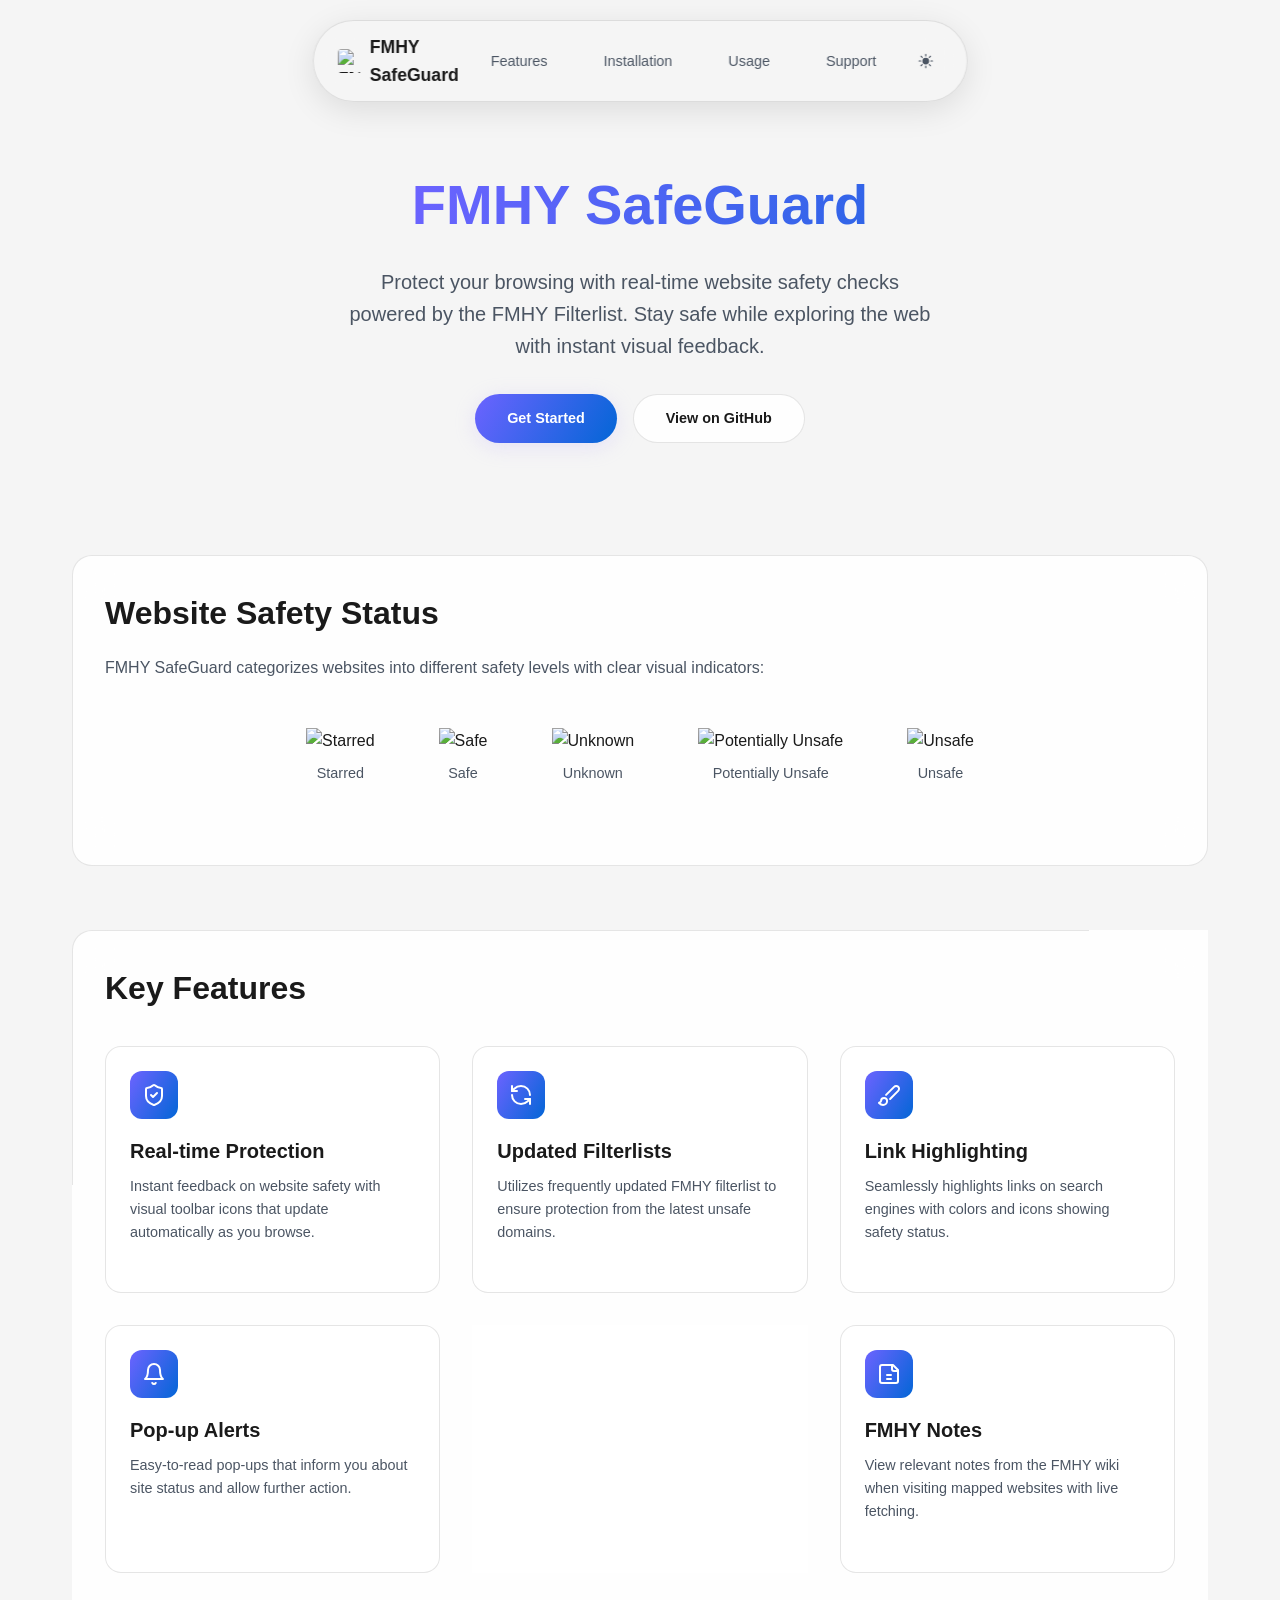
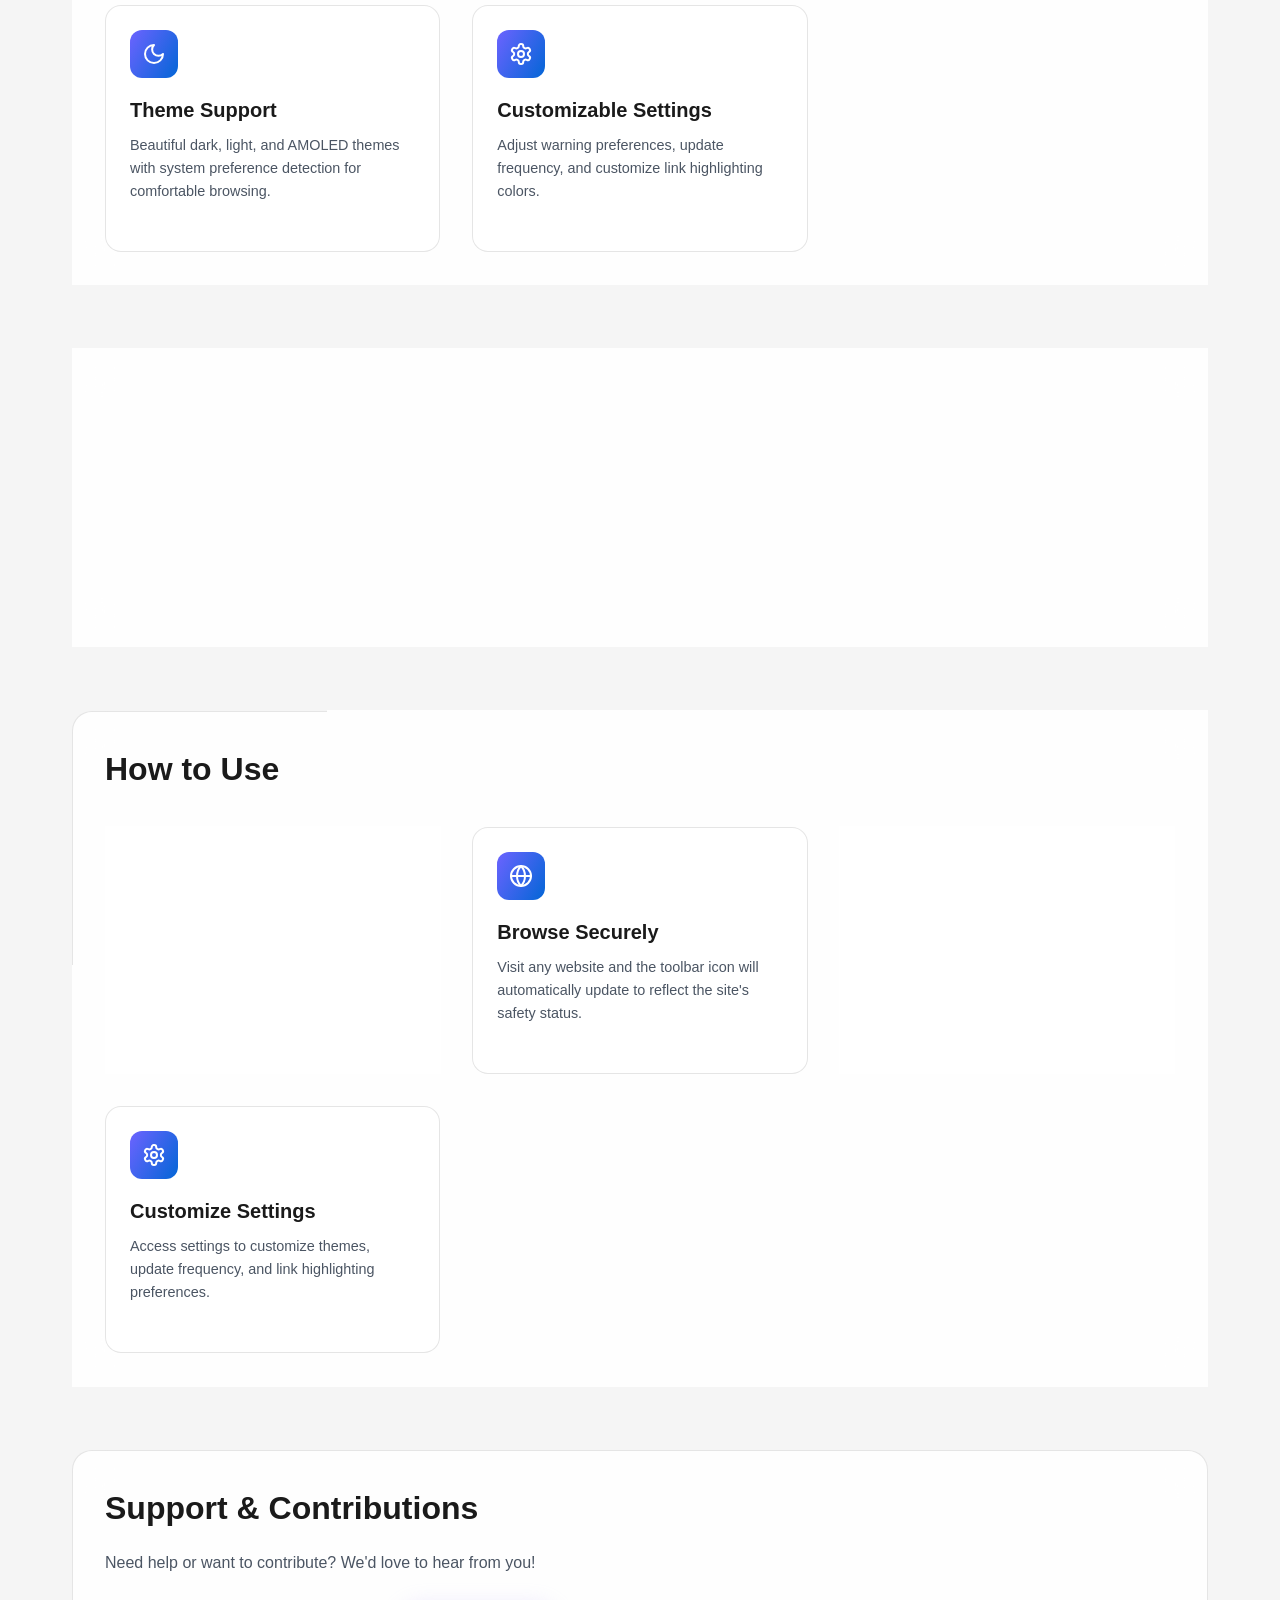
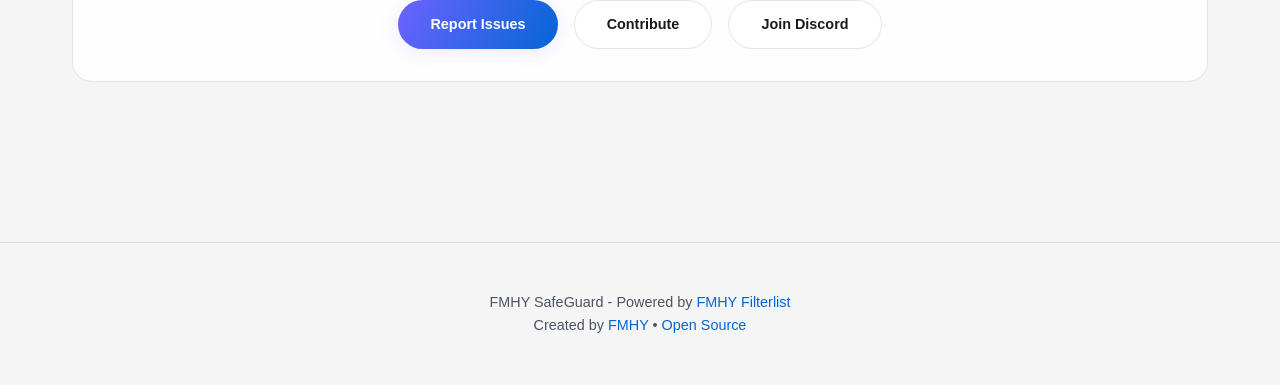
==== docs/index.html @ f449a0f6 "Add files via upload" ====
<!DOCTYPE html>
<html lang="en">
  <head>
    <meta charset="UTF-8" />
    <meta name="viewport" content="width=device-width, initial-scale=1.0" />
    <meta name="darkreader-lock" />
    <title>FMHY SafeGuard</title>
    <link rel="icon" type="image/x-icon" href="https://raw.githubusercontent.com/fmhy/FMHY-SafeGuard/refs/heads/main/assets/logo.png" />
    <link rel="stylesheet" href="styles.css" />
  </head>
  <body>
    <!-- Floating Navigation -->
    <nav class="navbar">
      <div class="nav-content">
        <a href="#" class="nav-logo">
          <img src="https://raw.githubusercontent.com/fmhy/FMHY-SafeGuard/refs/heads/main/assets/logo.png" alt="FMHY SafeGuard" />
          <span>FMHY SafeGuard</span>
        </a>
        <div class="nav-center">
          <ul class="nav-links">
            <li><a href="#features" class="active">Features</a></li>
            <li><a href="#installation">Installation</a></li>
            <li><a href="#usage">Usage</a></li>
            <li><a href="#support">Support</a></li>
          </ul>
        </div>
        <div class="nav-right">
          <button class="theme-toggle" id="themeToggle" title="Toggle Theme">
            <svg xmlns="http://www.w3.org/2000/svg" viewBox="0 0 24 24" fill="currentColor">
              <path d="M12 2.25a.75.75 0 01.75.75v2.25a.75.75 0 01-1.5 0V3a.75.75 0 01.75-.75zM7.5 12a4.5 4.5 0 119 0 4.5 4.5 0 01-9 0zM18.894 6.166a.75.75 0 00-1.06-1.06l-1.591 1.59a.75.75 0 101.06 1.061l1.591-1.59zM21.75 12a.75.75 0 01-.75.75h-2.25a.75.75 0 010-1.5H21a.75.75 0 01.75.75zM17.834 18.894a.75.75 0 001.06-1.06l-1.59-1.591a.75.75 0 10-1.061 1.06l1.59 1.591zM12 18a.75.75 0 01.75.75V21a.75.75 0 01-1.5 0v-2.25A.75.75 0 0112 18zM7.758 17.303a.75.75 0 00-1.061-1.06l-1.591 1.59a.75.75 0 001.06 1.061l1.591-1.59zM6 12a.75.75 0 01-.75.75H3a.75.75 0 010-1.5h2.25A.75.75 0 016 12zM6.697 7.757a.75.75 0 001.06-1.06l-1.59-1.591a.75.75 0 00-1.061 1.06l1.59 1.591z" />
            </svg>
          </button>
          <button class="menu-toggle" id="menuToggle" title="Menu">
            <svg xmlns="http://www.w3.org/2000/svg" width="20" height="20" viewBox="0 0 24 24" fill="none" stroke="currentColor" stroke-width="2" stroke-linecap="round" stroke-linejoin="round"><line x1="4" x2="20" y1="12" y2="12"/><line x1="4" x2="20" y1="6" y2="6"/><line x1="4" x2="20" y1="18" y2="18"/></svg>
          </button>
        </div>
      </div>
    </nav>

    <div class="mobile-menu" id="mobileMenu">
      <a href="#features">Features</a>
      <a href="#installation">Installation</a>
      <a href="#usage">Usage</a>
      <a href="#support">Support</a>
    </div>

    <div class="container">
      <!-- Hero Section -->
      <section class="hero">
        <h1>FMHY SafeGuard</h1>
        <p>Protect your browsing with real-time website safety checks powered by the FMHY Filterlist. Stay safe while exploring the web with instant visual feedback.</p>
        <div class="hero-buttons">
          <a href="#installation" class="btn btn-primary">Get Started</a>
          <a href="https://github.com/fmhy/FMHY-SafeGuard" class="btn btn-secondary" target="_blank">View on GitHub</a>
        </div>
      </section>

      <!-- Status Icons Section -->
      <section class="section">
        <div class="section-card">
          <h2>Website Safety Status</h2>
          <p>FMHY SafeGuard categorizes websites into different safety levels with clear visual indicators:</p>
          <div class="status-icons">
            <div class="status-icon">
              <img src="https://raw.githubusercontent.com/fmhy/FMHY-SafeGuard/refs/heads/main/assets/icons/starred.png" alt="Starred" />
              <span>Starred</span>
            </div>
            <div class="status-icon">
              <img src="https://raw.githubusercontent.com/fmhy/FMHY-SafeGuard/refs/heads/main/assets/icons/safe.png" alt="Safe" />
              <span>Safe</span>
            </div>
            <div class="status-icon">
              <img src="https://raw.githubusercontent.com/fmhy/FMHY-SafeGuard/refs/heads/main/assets/icons/default.png" alt="Unknown" />
              <span>Unknown</span>
            </div>
            <div class="status-icon">
              <img src="https://raw.githubusercontent.com/fmhy/FMHY-SafeGuard/refs/heads/main/assets/icons/potentially_unsafe.png" alt="Potentially Unsafe" />
              <span>Potentially Unsafe</span>
            </div>
            <div class="status-icon">
              <img src="https://raw.githubusercontent.com/fmhy/FMHY-SafeGuard/refs/heads/main/assets/icons/unsafe.png" alt="Unsafe" />
              <span>Unsafe</span>
            </div>
          </div>
        </div>
      </section>

      <!-- Features Section -->
      <section id="features" class="section">
        <div class="section-card">
          <h2>Key Features</h2>
          <div class="features-grid">
            <div class="feature-card">
              <div class="feature-icon">
                <svg xmlns="http://www.w3.org/2000/svg" width="24" height="24" viewBox="0 0 24 24" fill="none" stroke="currentColor" stroke-width="2" stroke-linecap="round" stroke-linejoin="round"><path d="M20 13c0 5-3.5 7.5-7.66 8.95a1 1 0 0 1-.67-.01C7.5 20.5 4 18 4 13V6a1 1 0 0 1 1-1c2 0 4.5-1.2 6.24-2.72a1.17 1.17 0 0 1 1.52 0C14.51 3.81 17 5 19 5a1 1 0 0 1 1 1z"/><path d="m9 12 2 2 4-4"/></svg>
              </div>
              <h3>Real-time Protection</h3>
              <p>Instant feedback on website safety with visual toolbar icons that update automatically as you browse.</p>
            </div>
            <div class="feature-card">
              <div class="feature-icon">
                <svg xmlns="http://www.w3.org/2000/svg" width="24" height="24" viewBox="0 0 24 24" fill="none" stroke="currentColor" stroke-width="2" stroke-linecap="round" stroke-linejoin="round"><path d="M21 12a9 9 0 0 0-9-9 9.75 9.75 0 0 0-6.74 2.74L3 8"/><path d="M3 3v5h5"/><path d="M3 12a9 9 0 0 0 9 9 9.75 9.75 0 0 0 6.74-2.74L21 16"/><path d="M16 16h5v5"/></svg>
              </div>
              <h3>Updated Filterlists</h3>
              <p>Utilizes frequently updated FMHY filterlist to ensure protection from the latest unsafe domains.</p>
            </div>
            <div class="feature-card">
              <div class="feature-icon">
                <svg xmlns="http://www.w3.org/2000/svg" width="24" height="24" viewBox="0 0 24 24" fill="none" stroke="currentColor" stroke-width="2" stroke-linecap="round" stroke-linejoin="round"><path d="m9.06 11.9 8.07-8.06a2.85 2.85 0 1 1 4.03 4.03l-8.06 8.08"/><path d="M7.07 14.94c-1.66 0-3 1.35-3 3.02 0 1.33-2.5 1.52-2 2.02 1.08 1.1 2.49 2.02 4 2.02 2.2 0 4-1.8 4-4.04a3.01 3.01 0 0 0-3-3.02z"/></svg>
              </div>
              <h3>Link Highlighting</h3>
              <p>Seamlessly highlights links on search engines with colors and icons showing safety status.</p>
            </div>
            <div class="feature-card">
              <div class="feature-icon">
                <svg xmlns="http://www.w3.org/2000/svg" width="24" height="24" viewBox="0 0 24 24" fill="none" stroke="currentColor" stroke-width="2" stroke-linecap="round" stroke-linejoin="round"><path d="M6 8a6 6 0 0 1 12 0c0 7 3 9 3 9H3s3-2 3-9"/><path d="M10.3 21a1.94 1.94 0 0 0 3.4 0"/></svg>
              </div>
              <h3>Pop-up Alerts</h3>
              <p>Easy-to-read pop-ups that inform you about site status and allow further action.</p>
            </div>
            <div class="feature-card">
              <div class="feature-icon">
                <svg xmlns="http://www.w3.org/2000/svg" width="24" height="24" viewBox="0 0 24 24" fill="none" stroke="currentColor" stroke-width="2" stroke-linecap="round" stroke-linejoin="round"><path d="m21.73 18-8-14a2 2 0 0 0-3.48 0l-8 14A2 2 0 0 0 4 21h16a2 2 0 0 0 1.73-3"/><path d="M12 9v4"/><path d="M12 17h.01"/></svg>
              </div>
              <h3>Unsafe Site Reasons</h3>
              <p>See exactly why a site is flagged as unsafe with detailed reasons and clickable evidence links.</p>
            </div>
            <div class="feature-card">
              <div class="feature-icon">
                <svg xmlns="http://www.w3.org/2000/svg" width="24" height="24" viewBox="0 0 24 24" fill="none" stroke="currentColor" stroke-width="2" stroke-linecap="round" stroke-linejoin="round"><path d="M16 3H5a2 2 0 0 0-2 2v14a2 2 0 0 0 2 2h14a2 2 0 0 0 2-2V8Z"/><path d="M15 3v4a2 2 0 0 0 2 2h4"/><path d="M10 13h4"/><path d="M10 17h4"/></svg>
              </div>
              <h3>FMHY Notes</h3>
              <p>View relevant notes from the FMHY wiki when visiting mapped websites with live fetching.</p>
            </div>
            <div class="feature-card">
              <div class="feature-icon">
                <svg xmlns="http://www.w3.org/2000/svg" width="24" height="24" viewBox="0 0 24 24" fill="none" stroke="currentColor" stroke-width="2" stroke-linecap="round" stroke-linejoin="round"><path d="M12 3a6 6 0 0 0 9 9 9 9 0 1 1-9-9Z"/></svg>
              </div>
              <h3>Theme Support</h3>
              <p>Beautiful dark, light, and AMOLED themes with system preference detection for comfortable browsing.</p>
            </div>
            <div class="feature-card">
              <div class="feature-icon">
                <svg xmlns="http://www.w3.org/2000/svg" width="24" height="24" viewBox="0 0 24 24" fill="none" stroke="currentColor" stroke-width="2" stroke-linecap="round" stroke-linejoin="round"><path d="M12.22 2h-.44a2 2 0 0 0-2 2v.18a2 2 0 0 1-1 1.73l-.43.25a2 2 0 0 1-2 0l-.15-.08a2 2 0 0 0-2.73.73l-.22.38a2 2 0 0 0 .73 2.73l.15.1a2 2 0 0 1 1 1.72v.51a2 2 0 0 1-1 1.74l-.15.09a2 2 0 0 0-.73 2.73l.22.38a2 2 0 0 0 2.73.73l.15-.08a2 2 0 0 1 2 0l.43.25a2 2 0 0 1 1 1.73V20a2 2 0 0 0 2 2h.44a2 2 0 0 0 2-2v-.18a2 2 0 0 1 1-1.73l.43-.25a2 2 0 0 1 2 0l.15.08a2 2 0 0 0 2.73-.73l.22-.39a2 2 0 0 0-.73-2.73l-.15-.08a2 2 0 0 1-1-1.74v-.5a2 2 0 0 1 1-1.74l.15-.09a2 2 0 0 0 .73-2.73l-.22-.38a2 2 0 0 0-2.73-.73l-.15.08a2 2 0 0 1-2 0l-.43-.25a2 2 0 0 1-1-1.73V4a2 2 0 0 0-2-2z"/><circle cx="12" cy="12" r="3"/></svg>
              </div>
              <h3>Customizable Settings</h3>
              <p>Adjust warning preferences, update frequency, and customize link highlighting colors.</p>
            </div>
          </div>
        </div>
      </section>

      <!-- Installation Section -->
      <section id="installation" class="section">
        <div class="section-card">
          <h2>Installation</h2>
          <p>Get FMHY SafeGuard for your browser in just a few clicks:</p>
          <div class="download-buttons">
            <a href="https://addons.mozilla.org/en-US/firefox/addon/fmhy-safeguard/" class="download-btn" target="_blank">
              <img src="https://raw.githubusercontent.com/fmhy/FMHY-SafeGuard/refs/heads/main/assets/firefox_addon_image.png" alt="Get FMHY SafeGuard for Firefox" />
            </a>
            <a href="https://chromewebstore.google.com/detail/fmhy-safeguard/ihcppnlmkfeclmehgdhjkglkbmiemnmp" class="download-btn" target="_blank">
              <img src="https://raw.githubusercontent.com/fmhy/FMHY-SafeGuard/refs/heads/main/assets/chrome_addon_image.png" alt="Get FMHY SafeGuard for Chrome" />
            </a>
          </div>
          <p>Or download the latest release from our <a href="https://github.com/fmhy/FMHY-SafeGuard/releases" target="_blank">GitHub Releases page</a>.</p>
        </div>
      </section>

      <!-- Usage Section -->
      <section id="usage" class="section">
        <div class="section-card">
          <h2>How to Use</h2>
          <div class="features-grid">
            <div class="feature-card">
              <div class="feature-icon">
                <svg xmlns="http://www.w3.org/2000/svg" width="24" height="24" viewBox="0 0 24 24" fill="none" stroke="currentColor" stroke-width="2" stroke-linecap="round" stroke-linejoin="round"><path d="M21 15v4a2 2 0 0 1-2 2H5a2 2 0 0 1-2-2v-4"/><polyline points="7 10 12 15 17 10"/><line x1="12" x2="12" y1="15" y2="3"/></svg>
              </div>
              <h3>Install Extension</h3>
              <p>Download and install FMHY SafeGuard from your browser's extension store or GitHub releases.</p>
            </div>
            <div class="feature-card">
              <div class="feature-icon">
                <svg xmlns="http://www.w3.org/2000/svg" width="24" height="24" viewBox="0 0 24 24" fill="none" stroke="currentColor" stroke-width="2" stroke-linecap="round" stroke-linejoin="round"><circle cx="12" cy="12" r="10"/><path d="M12 2a14.5 14.5 0 0 0 0 20 14.5 14.5 0 0 0 0-20"/><path d="M2 12h20"/></svg>
              </div>
              <h3>Browse Securely</h3>
              <p>Visit any website and the toolbar icon will automatically update to reflect the site's safety status.</p>
            </div>
            <div class="feature-card">
              <div class="feature-icon">
                <svg xmlns="http://www.w3.org/2000/svg" width="24" height="24" viewBox="0 0 24 24" fill="none" stroke="currentColor" stroke-width="2" stroke-linecap="round" stroke-linejoin="round"><circle cx="11" cy="11" r="8"/><path d="m21 21-4.3-4.3"/><path d="M11 8v6"/><path d="M8 11h6"/></svg>
              </div>
              <h3>View Details</h3>
              <p>Click the extension icon to open a popup with detailed site status information and options.</p>
            </div>
            <div class="feature-card">
              <div class="feature-icon">
                <svg xmlns="http://www.w3.org/2000/svg" width="24" height="24" viewBox="0 0 24 24" fill="none" stroke="currentColor" stroke-width="2" stroke-linecap="round" stroke-linejoin="round"><path d="M12.22 2h-.44a2 2 0 0 0-2 2v.18a2 2 0 0 1-1 1.73l-.43.25a2 2 0 0 1-2 0l-.15-.08a2 2 0 0 0-2.73.73l-.22.38a2 2 0 0 0 .73 2.73l.15.1a2 2 0 0 1 1 1.72v.51a2 2 0 0 1-1 1.74l-.15.09a2 2 0 0 0-.73 2.73l.22.38a2 2 0 0 0 2.73.73l.15-.08a2 2 0 0 1 2 0l.43.25a2 2 0 0 1 1 1.73V20a2 2 0 0 0 2 2h.44a2 2 0 0 0 2-2v-.18a2 2 0 0 1 1-1.73l.43-.25a2 2 0 0 1 2 0l.15.08a2 2 0 0 0 2.73-.73l.22-.39a2 2 0 0 0-.73-2.73l-.15-.08a2 2 0 0 1-1-1.74v-.5a2 2 0 0 1 1-1.74l.15-.09a2 2 0 0 0 .73-2.73l-.22-.38a2 2 0 0 0-2.73-.73l-.15.08a2 2 0 0 1-2 0l-.43-.25a2 2 0 0 1-1-1.73V4a2 2 0 0 0-2-2z"/><circle cx="12" cy="12" r="3"/></svg>
              </div>
              <h3>Customize Settings</h3>
              <p>Access settings to customize themes, update frequency, and link highlighting preferences.</p>
            </div>
          </div>
        </div>
      </section>

      <!-- Support Section -->
      <section id="support" class="section">
        <div class="section-card">
          <h2>Support & Contributions</h2>
          <p>Need help or want to contribute? We'd love to hear from you!</p>
          <div class="hero-buttons">
            <a href="https://github.com/fmhy/FMHY-SafeGuard/issues" class="btn btn-primary" target="_blank">Report Issues</a>
            <a href="https://github.com/fmhy/FMHY-SafeGuard/pulls" class="btn btn-secondary" target="_blank">Contribute</a>
            <a href="https://github.com/fmhy/FMHY/wiki/FMHY-Discord" class="btn btn-secondary" target="_blank">Join Discord</a>
          </div>
        </div>
      </section>
    </div>

    <!-- Footer -->
    <footer class="footer">
      <p>FMHY SafeGuard - Powered by <a href="https://github.com/fmhy/FMHYFilterlist" target="_blank">FMHY Filterlist</a></p>
      <p>Created by <a href="https://fmhy.net" target="_blank">FMHY</a> • <a href="https://github.com/fmhy/FMHY-SafeGuard" target="_blank">Open Source</a></p>
    </footer>

    <script src="script.js"></script>
  </body>
</html>
---- docs/styles.css ----
@font-face {
  font-family: "Inter";
  src: url("../src/res/fonts/inter.woff2") format("woff2");
}

:root {
  --background: rgb(26, 26, 26);
  --card-bg: rgba(255, 255, 255, 0.05);
  --text-primary: #e8e8e8;
  --text-secondary: #848a94;
  --accent-purple: #c4b5fd;
  --accent-blue: #7bc5e4;
  --link-color: #78b3e2;
  --section-border: rgba(255, 255, 255, 0.1);
  --hover-bg: rgba(255, 255, 255, 0.1);
  --nav-bg: rgba(26, 26, 26, 0.8);
}

[data-theme="light"] {
  --background: #f5f5f5;
  --card-bg: rgba(255, 255, 255, 0.9);
  --text-primary: #1a1a1a;
  --text-secondary: #4b5563;
  --accent-purple: #6c63ff;
  --accent-blue: #0366d6;
  --link-color: #0366d6;
  --section-border: rgba(0, 0, 0, 0.1);
  --hover-bg: rgba(0, 0, 0, 0.1);
  --nav-bg: rgba(245, 245, 245, 0.8);
}

* {
  margin: 0;
  padding: 0;
  box-sizing: border-box;
}

body {
  background-color: var(--background);
  font-family: "Inter", sans-serif;
  color: var(--text-primary);
  line-height: 1.6;
  transition: background-color 0.3s, color 0.3s;
  padding-top: 80px;
}

/* Floating Navigation Bar */
.navbar {
  position: fixed;
  top: 20px;
  left: 50%;
  transform: translateX(-50%);
  background: var(--nav-bg);
  backdrop-filter: blur(20px);
  -webkit-backdrop-filter: blur(20px);
  border: 1px solid var(--section-border);
  border-radius: 50px;
  padding: 12px 24px;
  z-index: 1000;
  transition: all 0.3s ease;
  box-shadow: 0 8px 32px rgba(0, 0, 0, 0.1);
  display: flex;
  align-items: center;
  justify-content: space-between;
}

.nav-content {
  display: grid;
  grid-template-columns: 1fr auto 1fr;
  align-items: center;
  width: 100%;
  gap: 1rem;
}

.nav-center {
  display: flex;
  align-items: center;
  gap: 32px;
  justify-content: center;
}

.nav-logo {
  display: flex;
  align-items: center;
  gap: 8px;
  text-decoration: none;
  color: var(--text-primary);
  font-weight: 600;
  font-size: 1.1rem;
  flex-shrink: 0;
}

.nav-logo img {
  width: 24px;
  height: 24px;
  border-radius: 4px;
}

.nav-links {
  display: flex;
  gap: 24px;
  list-style: none;
}

.nav-links a {
  color: var(--text-secondary);
  text-decoration: none;
  font-weight: 500;
  font-size: 0.9rem;
  padding: 8px 16px;
  border-radius: 20px;
  transition: all 0.3s ease;
  position: relative;
}

.nav-links a:hover,
.nav-links a.active {
  color: var(--text-primary);
  background: var(--hover-bg);
}

.nav-links a.active::before {
  content: "";
  position: absolute;
  bottom: -2px;
  left: 50%;
  transform: translateX(-50%);
  width: 4px;
  height: 4px;
  background: linear-gradient(120deg, var(--accent-purple), var(--accent-blue));
  border-radius: 50%;
}

.nav-right {
  display: flex;
  align-items: center;
  gap: 8px;
  justify-self: end;
}

.theme-toggle,
.menu-toggle {
  background: none;
  border: none;
  color: var(--text-secondary);
  cursor: pointer;
  padding: 8px;
  border-radius: 50%;
  transition: all 0.3s ease;
  display: flex;
  align-items: center;
  justify-content: center;
}

.theme-toggle:hover,
.menu-toggle:hover {
  color: var(--text-primary);
  background: var(--hover-bg);
}

.theme-toggle svg,
.menu-toggle svg {
  width: 18px;
  height: 18px;
}

.menu-toggle {
  display: none;
}

/* Mobile Menu */
.mobile-menu {
  display: none;
  position: fixed;
  top: 70px;
  left: 10px;
  right: 10px;
  flex-direction: column;
  gap: 8px;
  padding: 16px;
  background: var(--background);
  border: 1px solid var(--section-border);
  border-radius: 16px;
  z-index: 999;
  box-shadow: 0 8px 32px rgba(0, 0, 0, 0.2);
}

.mobile-menu.active {
  display: flex;
}

.mobile-menu a {
  color: var(--text-secondary);
  text-decoration: none;
  padding: 12px 16px;
  border-radius: 12px;
  font-weight: 500;
  transition: all 0.3s ease;
}

.mobile-menu a:hover {
  color: var(--text-primary);
  background: var(--hover-bg);
}

.navbar:hover {
  transform: translateX(-50%) translateY(-2px);
  box-shadow: 0 12px 40px rgba(0, 0, 0, 0.15);
}

@media (max-width: 900px) {
  .nav-content {
    display: flex;
    justify-content: space-between;
    padding: 0 1rem;
    gap: 0;
  }
  
  .nav-center {
    flex: 1;
    justify-content: center;
    margin: 0 1rem;
  }
  
  .theme-toggle {
    justify-self: auto;
  }
}

/* Main Content */
.container {
  max-width: 1200px;
  margin: 0 auto;
  padding: 2rem;
}

.hero {
  text-align: center;
  margin-bottom: 4rem;
  padding: 3rem 0;
}

.hero h1 {
  font-size: 3.5rem;
  font-weight: 700;
  margin-bottom: 1rem;
  background: linear-gradient(120deg, var(--accent-purple) 30%, var(--accent-blue));
  -webkit-background-clip: text;
  -webkit-text-fill-color: transparent;
  background-clip: text;
}

.hero p {
  font-size: 1.25rem;
  color: var(--text-secondary);
  max-width: 600px;
  margin: 0 auto 2rem;
}

.hero-buttons {
  display: flex;
  gap: 1rem;
  justify-content: center;
  flex-wrap: wrap;
}

.btn {
  padding: 0.75rem 2rem;
  border-radius: 50px;
  border: none;
  font-family: inherit;
  font-weight: 600;
  font-size: 0.9rem;
  cursor: pointer;
  transition: all 0.3s ease;
  text-decoration: none;
  display: inline-flex;
  align-items: center;
  gap: 0.5rem;
}

.btn-primary {
  background: linear-gradient(120deg, var(--accent-purple), var(--accent-blue));
  color: white;
  box-shadow: 0 4px 20px rgba(196, 181, 253, 0.3);
}

.btn-secondary {
  background: var(--card-bg);
  color: var(--text-primary);
  border: 1px solid var(--section-border);
  backdrop-filter: blur(10px);
}

.btn:hover {
  transform: translateY(-2px);
}

.btn-primary:hover {
  box-shadow: 0 8px 30px rgba(196, 181, 253, 0.4);
}

.btn-secondary:hover {
  background: var(--hover-bg);
}

/* Content Sections */
.section {
  margin-bottom: 4rem;
}

.section-card {
  background: var(--card-bg);
  border-radius: 20px;
  padding: 2rem;
  backdrop-filter: blur(20px);
  -webkit-backdrop-filter: blur(20px);
  border: 1px solid var(--section-border);
  transition: all 0.3s ease;
}

.section-card:hover {
  transform: translateY(-4px);
  box-shadow: 0 20px 60px rgba(0, 0, 0, 0.1);
}

.section h2 {
  font-size: 2rem;
  font-weight: 600;
  margin-bottom: 1rem;
  color: var(--text-primary);
}

.section p {
  color: var(--text-secondary);
  margin-bottom: 1.5rem;
}

.features-grid {
  display: grid;
  grid-template-columns: repeat(auto-fit, minmax(300px, 1fr));
  gap: 2rem;
  margin-top: 2rem;
}

.feature-card {
  background: var(--card-bg);
  border-radius: 16px;
  padding: 1.5rem;
  backdrop-filter: blur(10px);
  border: 1px solid var(--section-border);
  transition: all 0.3s ease;
}

.feature-card:hover {
  transform: translateY(-2px);
  background: rgba(255, 255, 255, 0.08);
}

.feature-icon {
  width: 48px;
  height: 48px;
  background: linear-gradient(120deg, var(--accent-purple), var(--accent-blue));
  border-radius: 12px;
  display: flex;
  align-items: center;
  justify-content: center;
  margin-bottom: 1rem;
  font-size: 1.5rem;
}

.feature-icon svg {
  width: 24px;
  height: 24px;
  stroke: white;
}

.feature-card h3 {
  font-size: 1.25rem;
  font-weight: 600;
  margin-bottom: 0.5rem;
  color: var(--text-primary);
}

.feature-card p {
  color: var(--text-secondary);
  font-size: 0.9rem;
}

.status-icons {
  display: flex;
  justify-content: center;
  gap: 2rem;
  margin: 2rem 0;
  flex-wrap: wrap;
}

.status-icon {
  text-align: center;
  padding: 1rem;
}

.status-icon img {
  width: 64px;
  height: 64px;
  margin-bottom: 0.5rem;
  transition: transform 0.3s ease;
}

.status-icon:hover img {
  transform: scale(1.1);
}

.status-icon span {
  display: block;
  font-size: 0.9rem;
  color: var(--text-secondary);
  font-weight: 500;
}

.download-buttons {
  display: flex;
  gap: 1rem;
  justify-content: center;
  margin: 2rem 0;
  flex-wrap: wrap;
}

.download-btn {
  display: inline-block;
  transition: transform 0.3s ease;
}

.download-btn:hover {
  transform: scale(1.05);
}

.download-btn img {
  height: 60px;
  border-radius: 8px;
}

/* Footer */
.footer {
  text-align: center;
  padding: 3rem 0;
  border-top: 1px solid var(--section-border);
  margin-top: 4rem;
}

.footer p {
  color: var(--text-secondary);
  font-size: 0.9rem;
}

.footer a {
  color: var(--link-color);
  text-decoration: none;
}

.footer a:hover {
  text-decoration: underline;
}

/* Mobile Responsiveness */
@media (max-width: 768px) {
  .navbar {
    top: 10px;
    left: 10px;
    right: 10px;
    transform: none;
    border-radius: 20px;
    padding: 12px 16px;
  }

  .navbar:hover {
    transform: translateY(-2px);
  }

  .nav-logo {
    gap: 16px;
  }

  .nav-links {
    gap: 8px;
  }

  .nav-links a {
    padding: 6px 12px;
    font-size: 0.8rem;
  }

  body {
    padding-top: 100px;
  }

  .container {
    padding: 1rem;
  }

  .hero h1 {
    font-size: 2.5rem;
  }

  .hero p {
    font-size: 1.1rem;
  }

  .hero-buttons {
    flex-direction: column;
    align-items: center;
  }

  .features-grid {
    grid-template-columns: 1fr;
  }

  .status-icons {
    gap: 1rem;
  }

  .download-buttons {
    flex-direction: column;
    align-items: center;
  }
}

@media (max-width: 480px) {
  .nav-links {
    display: none;
  }

  .menu-toggle {
    display: flex;
  }

  .navbar {
    padding: 10px 16px;
    backdrop-filter: none;
    -webkit-backdrop-filter: none;
    background: var(--background);
  }

  .nav-logo span {
    display: none;
  }

  .nav-logo img {
    width: 28px;
    height: 28px;
  }

  .hero h1 {
    font-size: 1.75rem;
  }

  .hero p {
    font-size: 1rem;
  }

  .section-card {
    padding: 1.25rem;
    border-radius: 16px;
  }

  .section h2 {
    font-size: 1.5rem;
  }

  .feature-card {
    padding: 1.25rem;
  }

  .feature-icon {
    width: 40px;
    height: 40px;
  }

  .feature-icon svg {
    width: 20px;
    height: 20px;
  }

  .feature-card h3 {
    font-size: 1.1rem;
  }

  .status-icons {
    flex-direction: column;
    align-items: center;
  }

  .status-icon img {
    width: 48px;
    height: 48px;
  }

  .btn {
    width: 100%;
    justify-content: center;
  }

  .download-btn img {
    height: 50px;
  }
}
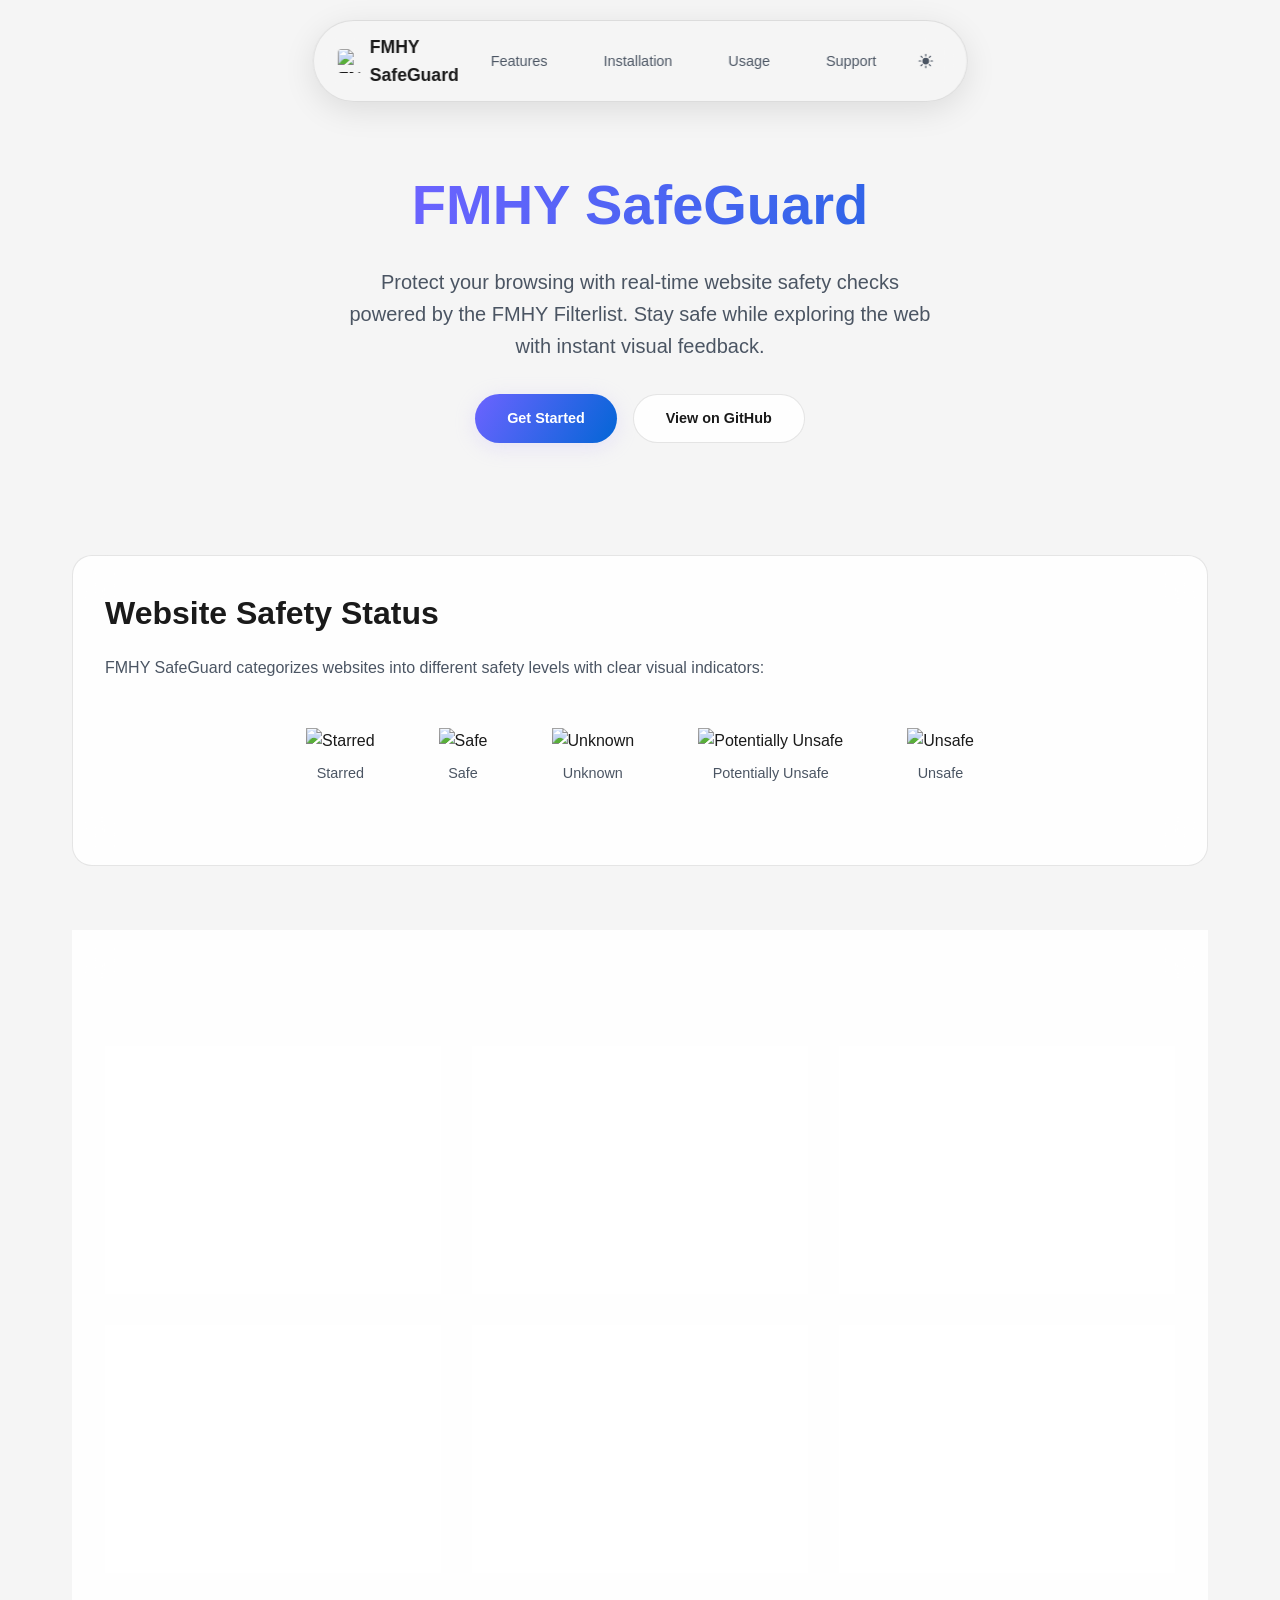
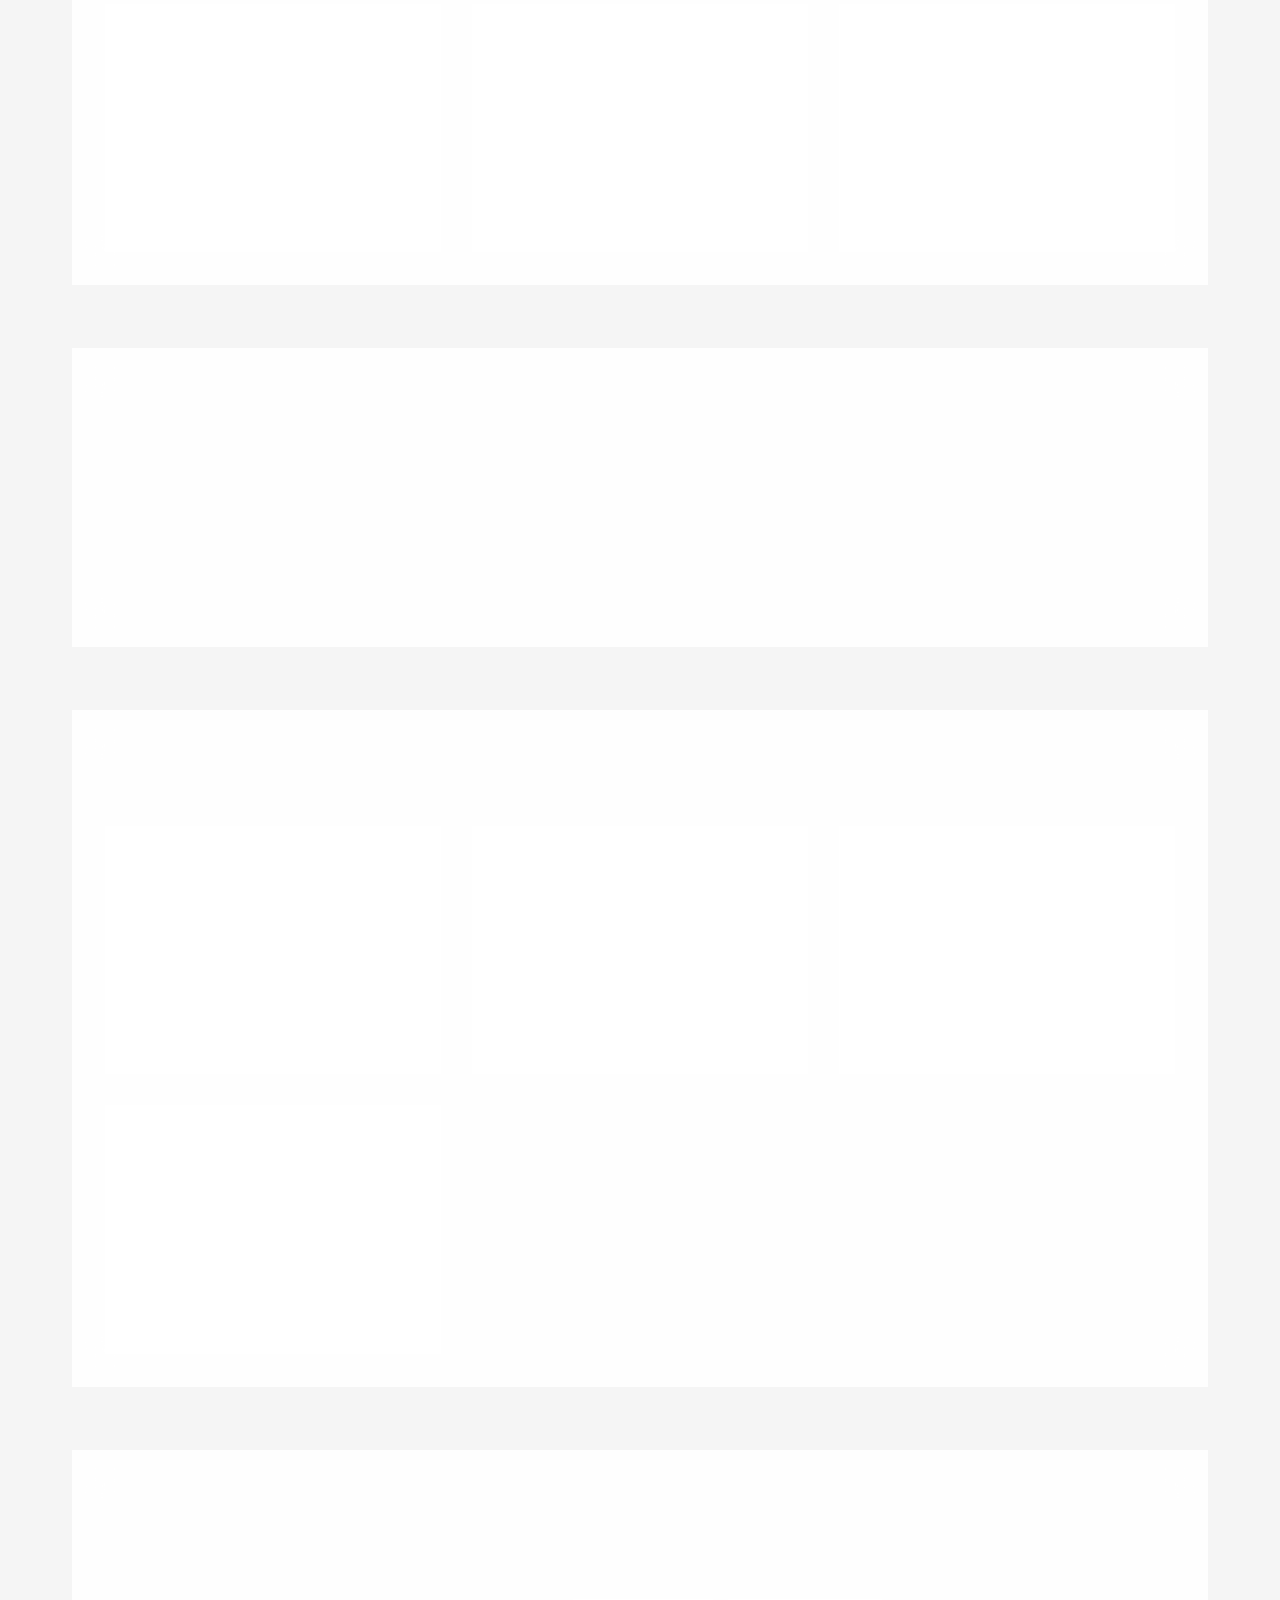
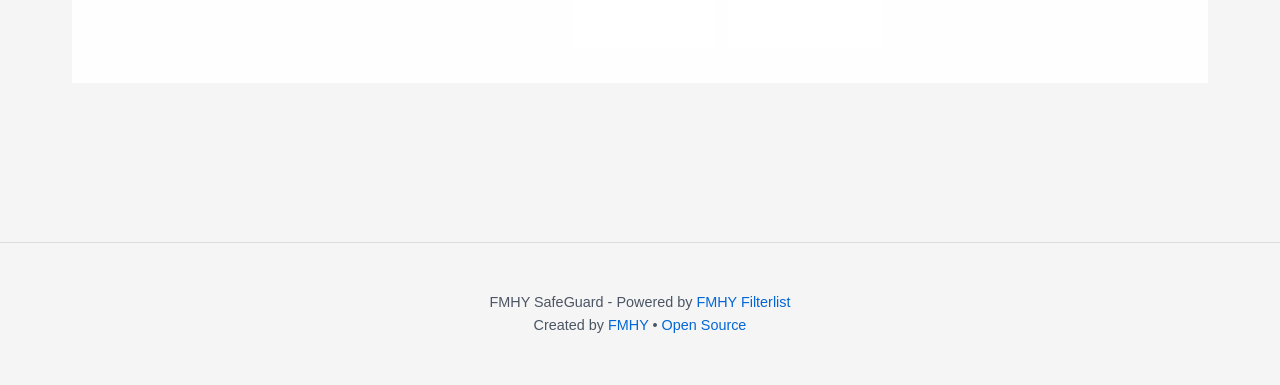
==== commit 2501b027: "Add files via upload" ====
--- a/docs/index.html
+++ b/docs/index.html
@@ -146,6 +146,13 @@
               <h3>Customizable Settings</h3>
               <p>Adjust warning preferences, update frequency, and customize link highlighting colors.</p>
             </div>
+            <div class="feature-card">
+              <div class="feature-icon">
+                <svg xmlns="http://www.w3.org/2000/svg" width="24" height="24" viewBox="0 0 24 24" fill="none" stroke="currentColor" stroke-width="2" stroke-linecap="round" stroke-linejoin="round"><circle cx="12" cy="12" r="10"/><path d="M12 2a14.5 14.5 0 0 0 0 20 14.5 14.5 0 0 0 0-20"/><path d="M2 12h20"/></svg>
+              </div>
+              <h3>Multi-Language Support</h3>
+              <p>Available in 7 languages: English, Spanish, Russian, German, Portuguese, French, and Japanese.</p>
+            </div>
           </div>
         </div>
       </section>
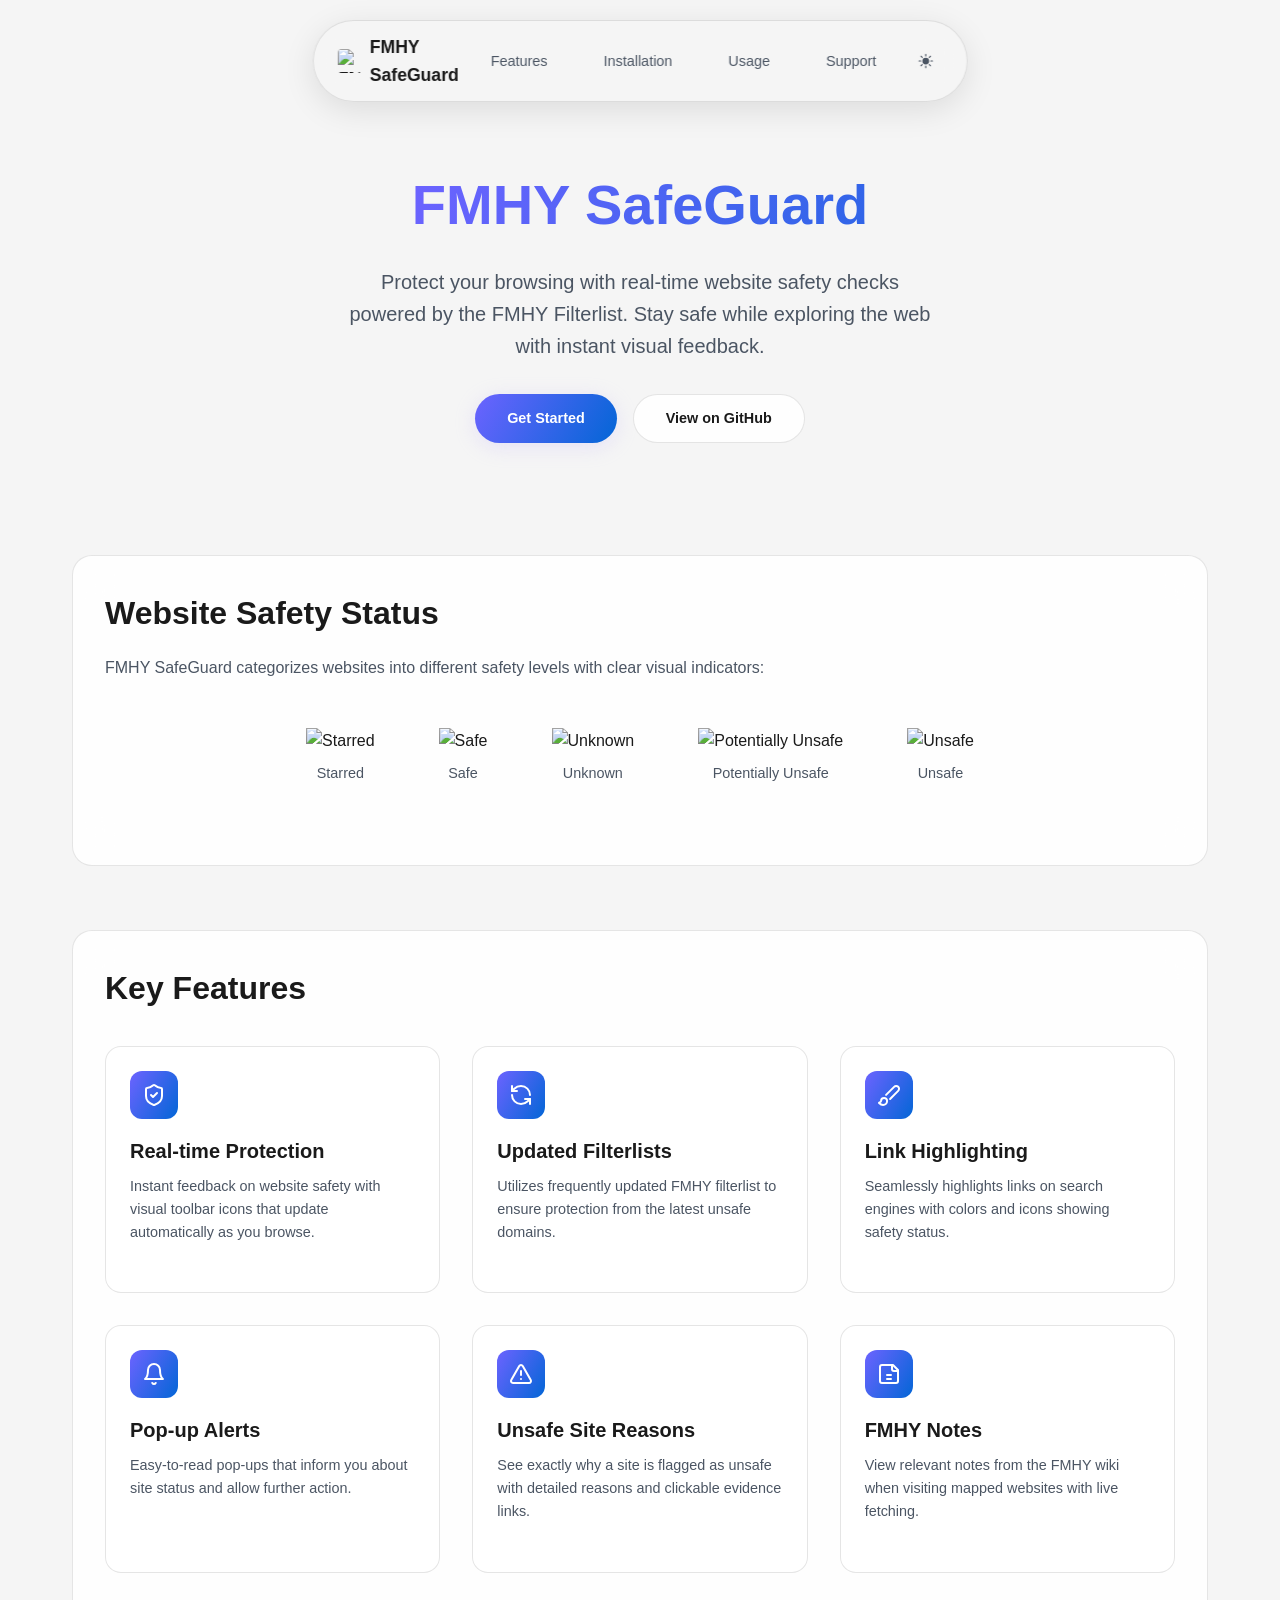
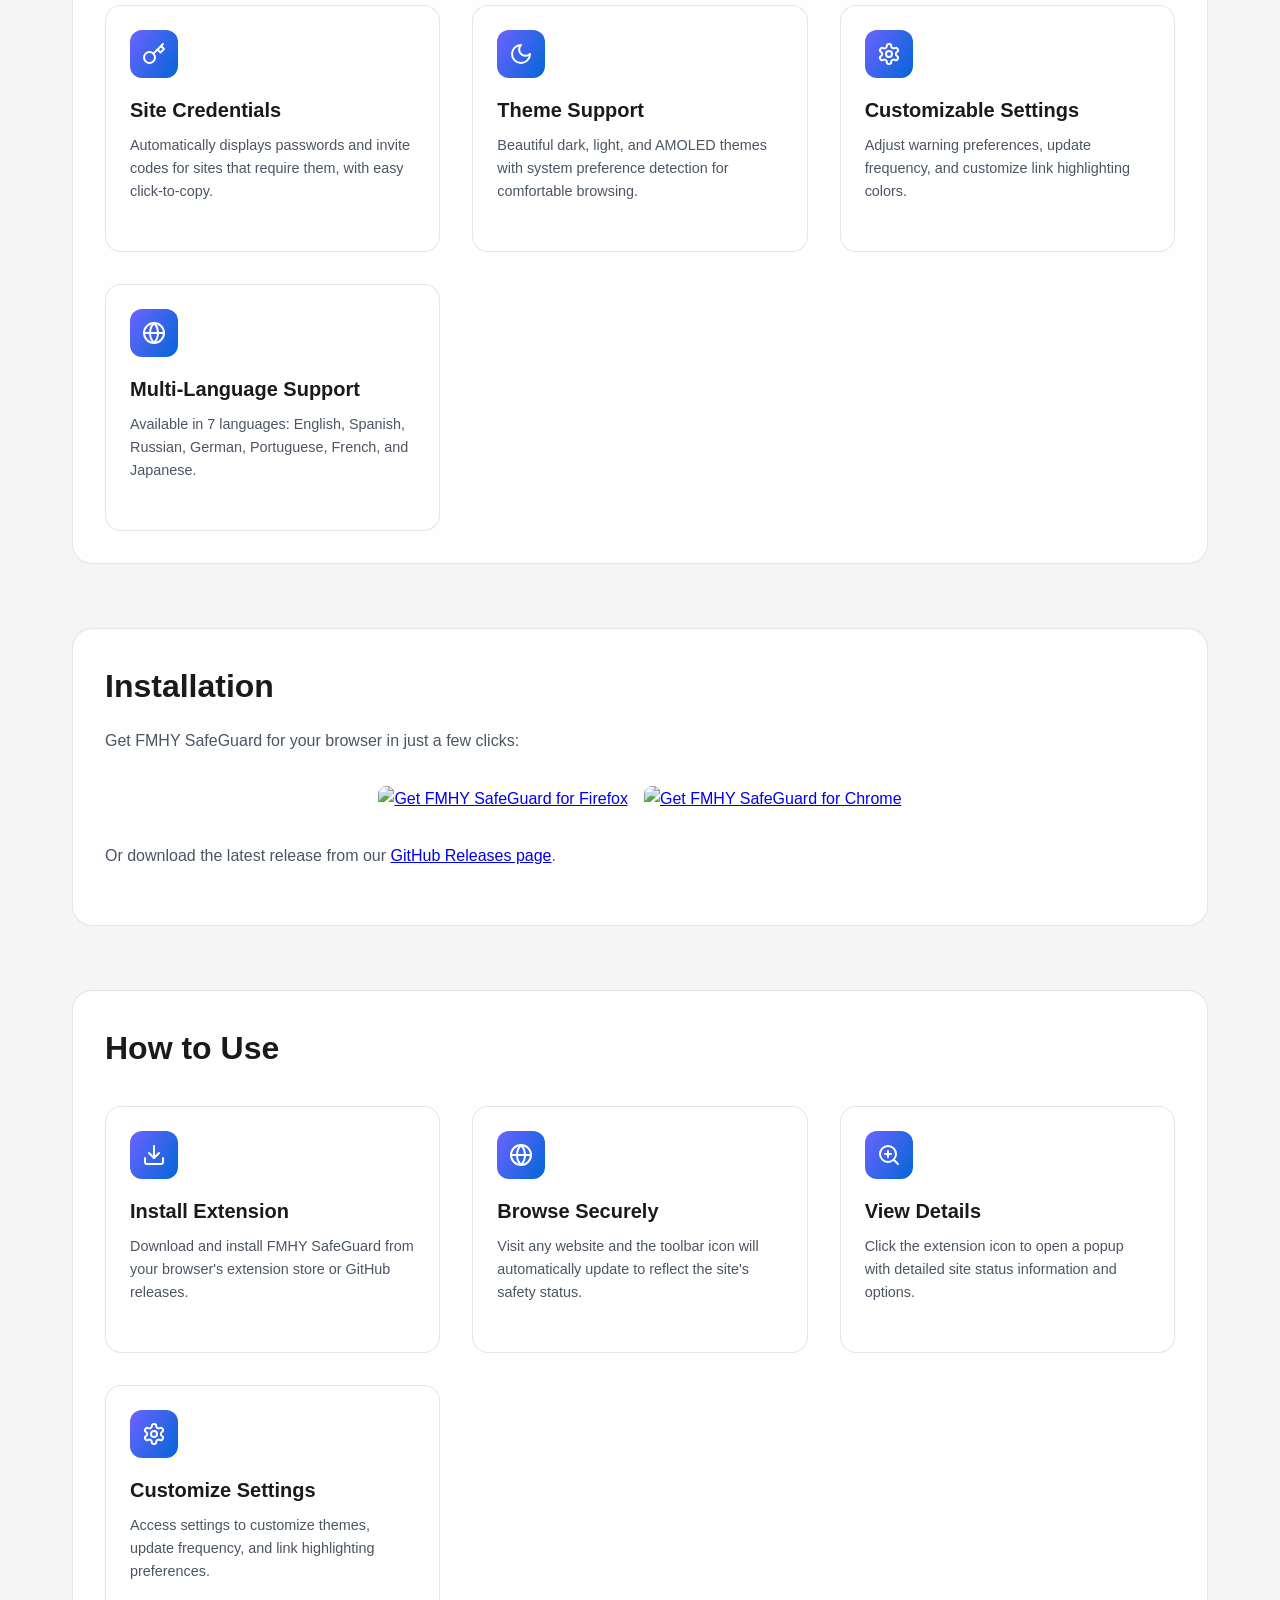
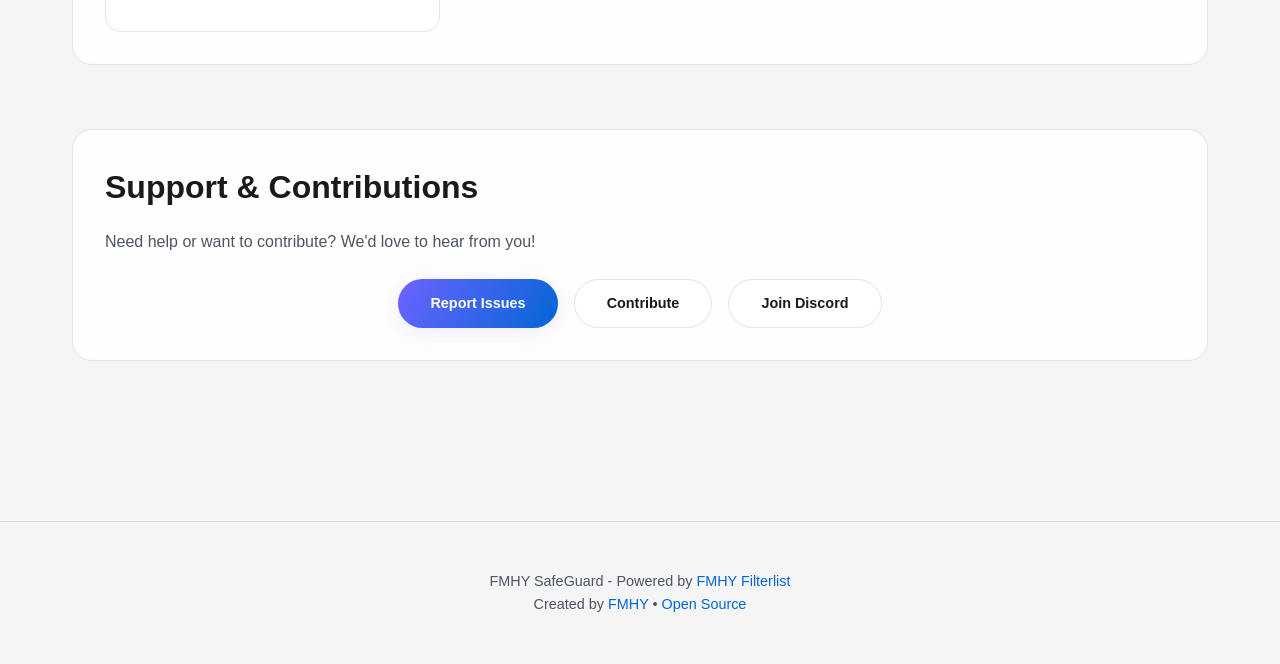
==== commit 9e304383: "Add files via upload" ====
--- a/docs/index.html
+++ b/docs/index.html
@@ -1,236 +1,343 @@
 <!DOCTYPE html>
 <html lang="en">
-  <head>
-    <meta charset="UTF-8" />
-    <meta name="viewport" content="width=device-width, initial-scale=1.0" />
-    <meta name="darkreader-lock" />
-    <title>FMHY SafeGuard</title>
-    <link rel="icon" type="image/x-icon" href="https://raw.githubusercontent.com/fmhy/FMHY-SafeGuard/refs/heads/main/assets/logo.png" />
-    <link rel="stylesheet" href="styles.css" />
-  </head>
-  <body>
-    <!-- Floating Navigation -->
-    <nav class="navbar">
-      <div class="nav-content">
-        <a href="#" class="nav-logo">
-          <img src="https://raw.githubusercontent.com/fmhy/FMHY-SafeGuard/refs/heads/main/assets/logo.png" alt="FMHY SafeGuard" />
-          <span>FMHY SafeGuard</span>
-        </a>
-        <div class="nav-center">
-          <ul class="nav-links">
-            <li><a href="#features" class="active">Features</a></li>
-            <li><a href="#installation">Installation</a></li>
-            <li><a href="#usage">Usage</a></li>
-            <li><a href="#support">Support</a></li>
-          </ul>
-        </div>
-        <div class="nav-right">
-          <button class="theme-toggle" id="themeToggle" title="Toggle Theme">
-            <svg xmlns="http://www.w3.org/2000/svg" viewBox="0 0 24 24" fill="currentColor">
-              <path d="M12 2.25a.75.75 0 01.75.75v2.25a.75.75 0 01-1.5 0V3a.75.75 0 01.75-.75zM7.5 12a4.5 4.5 0 119 0 4.5 4.5 0 01-9 0zM18.894 6.166a.75.75 0 00-1.06-1.06l-1.591 1.59a.75.75 0 101.06 1.061l1.591-1.59zM21.75 12a.75.75 0 01-.75.75h-2.25a.75.75 0 010-1.5H21a.75.75 0 01.75.75zM17.834 18.894a.75.75 0 001.06-1.06l-1.59-1.591a.75.75 0 10-1.061 1.06l1.59 1.591zM12 18a.75.75 0 01.75.75V21a.75.75 0 01-1.5 0v-2.25A.75.75 0 0112 18zM7.758 17.303a.75.75 0 00-1.061-1.06l-1.591 1.59a.75.75 0 001.06 1.061l1.591-1.59zM6 12a.75.75 0 01-.75.75H3a.75.75 0 010-1.5h2.25A.75.75 0 016 12zM6.697 7.757a.75.75 0 001.06-1.06l-1.59-1.591a.75.75 0 00-1.061 1.06l1.59 1.591z" />
-            </svg>
-          </button>
-          <button class="menu-toggle" id="menuToggle" title="Menu">
-            <svg xmlns="http://www.w3.org/2000/svg" width="20" height="20" viewBox="0 0 24 24" fill="none" stroke="currentColor" stroke-width="2" stroke-linecap="round" stroke-linejoin="round"><line x1="4" x2="20" y1="12" y2="12"/><line x1="4" x2="20" y1="6" y2="6"/><line x1="4" x2="20" y1="18" y2="18"/></svg>
-          </button>
-        </div>
-      </div>
-    </nav>
-
-    <div class="mobile-menu" id="mobileMenu">
-      <a href="#features">Features</a>
-      <a href="#installation">Installation</a>
-      <a href="#usage">Usage</a>
-      <a href="#support">Support</a>
+
+<head>
+  <meta charset="UTF-8" />
+  <meta name="viewport" content="width=device-width, initial-scale=1.0" />
+  <meta name="darkreader-lock" />
+  <title>FMHY SafeGuard</title>
+  <link rel="icon" type="image/x-icon"
+    href="https://raw.githubusercontent.com/fmhy/FMHY-SafeGuard/refs/heads/main/assets/logo.png" />
+  <link rel="stylesheet" href="styles.css" />
+</head>
+
+<body>
+  <!-- Floating Navigation -->
+  <nav class="navbar">
+    <div class="nav-content">
+      <a href="#" class="nav-logo">
+        <img src="https://raw.githubusercontent.com/fmhy/FMHY-SafeGuard/refs/heads/main/assets/logo.png"
+          alt="FMHY SafeGuard" />
+        <span>FMHY SafeGuard</span>
+      </a>
+      <div class="nav-center">
+        <ul class="nav-links">
+          <li><a href="#features" class="active">Features</a></li>
+          <li><a href="#installation">Installation</a></li>
+          <li><a href="#usage">Usage</a></li>
+          <li><a href="#support">Support</a></li>
+        </ul>
+      </div>
+      <div class="nav-right">
+        <button class="theme-toggle" id="themeToggle" title="Toggle Theme">
+          <svg xmlns="http://www.w3.org/2000/svg" viewBox="0 0 24 24" fill="currentColor">
+            <path
+              d="M12 2.25a.75.75 0 01.75.75v2.25a.75.75 0 01-1.5 0V3a.75.75 0 01.75-.75zM7.5 12a4.5 4.5 0 119 0 4.5 4.5 0 01-9 0zM18.894 6.166a.75.75 0 00-1.06-1.06l-1.591 1.59a.75.75 0 101.06 1.061l1.591-1.59zM21.75 12a.75.75 0 01-.75.75h-2.25a.75.75 0 010-1.5H21a.75.75 0 01.75.75zM17.834 18.894a.75.75 0 001.06-1.06l-1.59-1.591a.75.75 0 10-1.061 1.06l1.59 1.591zM12 18a.75.75 0 01.75.75V21a.75.75 0 01-1.5 0v-2.25A.75.75 0 0112 18zM7.758 17.303a.75.75 0 00-1.061-1.06l-1.591 1.59a.75.75 0 001.06 1.061l1.591-1.59zM6 12a.75.75 0 01-.75.75H3a.75.75 0 010-1.5h2.25A.75.75 0 016 12zM6.697 7.757a.75.75 0 001.06-1.06l-1.59-1.591a.75.75 0 00-1.061 1.06l1.59 1.591z" />
+          </svg>
+        </button>
+        <button class="menu-toggle" id="menuToggle" title="Menu">
+          <svg xmlns="http://www.w3.org/2000/svg" width="20" height="20" viewBox="0 0 24 24" fill="none"
+            stroke="currentColor" stroke-width="2" stroke-linecap="round" stroke-linejoin="round">
+            <line x1="4" x2="20" y1="12" y2="12" />
+            <line x1="4" x2="20" y1="6" y2="6" />
+            <line x1="4" x2="20" y1="18" y2="18" />
+          </svg>
+        </button>
+      </div>
     </div>
-
-    <div class="container">
-      <!-- Hero Section -->
-      <section class="hero">
-        <h1>FMHY SafeGuard</h1>
-        <p>Protect your browsing with real-time website safety checks powered by the FMHY Filterlist. Stay safe while exploring the web with instant visual feedback.</p>
+  </nav>
+
+  <div class="mobile-menu" id="mobileMenu">
+    <a href="#features">Features</a>
+    <a href="#installation">Installation</a>
+    <a href="#usage">Usage</a>
+    <a href="#support">Support</a>
+  </div>
+
+  <div class="container">
+    <!-- Hero Section -->
+    <section class="hero">
+      <h1>FMHY SafeGuard</h1>
+      <p>Protect your browsing with real-time website safety checks powered by the FMHY Filterlist. Stay safe while
+        exploring the web with instant visual feedback.</p>
+      <div class="hero-buttons">
+        <a href="#installation" class="btn btn-primary">Get Started</a>
+        <a href="https://github.com/fmhy/FMHY-SafeGuard" class="btn btn-secondary" target="_blank">View on GitHub</a>
+      </div>
+    </section>
+
+    <!-- Status Icons Section -->
+    <section class="section">
+      <div class="section-card">
+        <h2>Website Safety Status</h2>
+        <p>FMHY SafeGuard categorizes websites into different safety levels with clear visual indicators:</p>
+        <div class="status-icons">
+          <div class="status-icon">
+            <img src="https://raw.githubusercontent.com/fmhy/FMHY-SafeGuard/refs/heads/main/assets/icons/starred.png"
+              alt="Starred" />
+            <span>Starred</span>
+          </div>
+          <div class="status-icon">
+            <img src="https://raw.githubusercontent.com/fmhy/FMHY-SafeGuard/refs/heads/main/assets/icons/safe.png"
+              alt="Safe" />
+            <span>Safe</span>
+          </div>
+          <div class="status-icon">
+            <img src="https://raw.githubusercontent.com/fmhy/FMHY-SafeGuard/refs/heads/main/assets/icons/default.png"
+              alt="Unknown" />
+            <span>Unknown</span>
+          </div>
+          <div class="status-icon">
+            <img
+              src="https://raw.githubusercontent.com/fmhy/FMHY-SafeGuard/refs/heads/main/assets/icons/potentially_unsafe.png"
+              alt="Potentially Unsafe" />
+            <span>Potentially Unsafe</span>
+          </div>
+          <div class="status-icon">
+            <img src="https://raw.githubusercontent.com/fmhy/FMHY-SafeGuard/refs/heads/main/assets/icons/unsafe.png"
+              alt="Unsafe" />
+            <span>Unsafe</span>
+          </div>
+        </div>
+      </div>
+    </section>
+
+    <!-- Features Section -->
+    <section id="features" class="section">
+      <div class="section-card">
+        <h2>Key Features</h2>
+        <div class="features-grid">
+          <div class="feature-card">
+            <div class="feature-icon">
+              <svg xmlns="http://www.w3.org/2000/svg" width="24" height="24" viewBox="0 0 24 24" fill="none"
+                stroke="currentColor" stroke-width="2" stroke-linecap="round" stroke-linejoin="round">
+                <path
+                  d="M20 13c0 5-3.5 7.5-7.66 8.95a1 1 0 0 1-.67-.01C7.5 20.5 4 18 4 13V6a1 1 0 0 1 1-1c2 0 4.5-1.2 6.24-2.72a1.17 1.17 0 0 1 1.52 0C14.51 3.81 17 5 19 5a1 1 0 0 1 1 1z" />
+                <path d="m9 12 2 2 4-4" />
+              </svg>
+            </div>
+            <h3>Real-time Protection</h3>
+            <p>Instant feedback on website safety with visual toolbar icons that update automatically as you browse.</p>
+          </div>
+          <div class="feature-card">
+            <div class="feature-icon">
+              <svg xmlns="http://www.w3.org/2000/svg" width="24" height="24" viewBox="0 0 24 24" fill="none"
+                stroke="currentColor" stroke-width="2" stroke-linecap="round" stroke-linejoin="round">
+                <path d="M21 12a9 9 0 0 0-9-9 9.75 9.75 0 0 0-6.74 2.74L3 8" />
+                <path d="M3 3v5h5" />
+                <path d="M3 12a9 9 0 0 0 9 9 9.75 9.75 0 0 0 6.74-2.74L21 16" />
+                <path d="M16 16h5v5" />
+              </svg>
+            </div>
+            <h3>Updated Filterlists</h3>
+            <p>Utilizes frequently updated FMHY filterlist to ensure protection from the latest unsafe domains.</p>
+          </div>
+          <div class="feature-card">
+            <div class="feature-icon">
+              <svg xmlns="http://www.w3.org/2000/svg" width="24" height="24" viewBox="0 0 24 24" fill="none"
+                stroke="currentColor" stroke-width="2" stroke-linecap="round" stroke-linejoin="round">
+                <path d="m9.06 11.9 8.07-8.06a2.85 2.85 0 1 1 4.03 4.03l-8.06 8.08" />
+                <path
+                  d="M7.07 14.94c-1.66 0-3 1.35-3 3.02 0 1.33-2.5 1.52-2 2.02 1.08 1.1 2.49 2.02 4 2.02 2.2 0 4-1.8 4-4.04a3.01 3.01 0 0 0-3-3.02z" />
+              </svg>
+            </div>
+            <h3>Link Highlighting</h3>
+            <p>Seamlessly highlights links on search engines with colors and icons showing safety status.</p>
+          </div>
+          <div class="feature-card">
+            <div class="feature-icon">
+              <svg xmlns="http://www.w3.org/2000/svg" width="24" height="24" viewBox="0 0 24 24" fill="none"
+                stroke="currentColor" stroke-width="2" stroke-linecap="round" stroke-linejoin="round">
+                <path d="M6 8a6 6 0 0 1 12 0c0 7 3 9 3 9H3s3-2 3-9" />
+                <path d="M10.3 21a1.94 1.94 0 0 0 3.4 0" />
+              </svg>
+            </div>
+            <h3>Pop-up Alerts</h3>
+            <p>Easy-to-read pop-ups that inform you about site status and allow further action.</p>
+          </div>
+          <div class="feature-card">
+            <div class="feature-icon">
+              <svg xmlns="http://www.w3.org/2000/svg" width="24" height="24" viewBox="0 0 24 24" fill="none"
+                stroke="currentColor" stroke-width="2" stroke-linecap="round" stroke-linejoin="round">
+                <path d="m21.73 18-8-14a2 2 0 0 0-3.48 0l-8 14A2 2 0 0 0 4 21h16a2 2 0 0 0 1.73-3" />
+                <path d="M12 9v4" />
+                <path d="M12 17h.01" />
+              </svg>
+            </div>
+            <h3>Unsafe Site Reasons</h3>
+            <p>See exactly why a site is flagged as unsafe with detailed reasons and clickable evidence links.</p>
+          </div>
+          <div class="feature-card">
+            <div class="feature-icon">
+              <svg xmlns="http://www.w3.org/2000/svg" width="24" height="24" viewBox="0 0 24 24" fill="none"
+                stroke="currentColor" stroke-width="2" stroke-linecap="round" stroke-linejoin="round">
+                <path d="M16 3H5a2 2 0 0 0-2 2v14a2 2 0 0 0 2 2h14a2 2 0 0 0 2-2V8Z" />
+                <path d="M15 3v4a2 2 0 0 0 2 2h4" />
+                <path d="M10 13h4" />
+                <path d="M10 17h4" />
+              </svg>
+            </div>
+            <h3>FMHY Notes</h3>
+            <p>View relevant notes from the FMHY wiki when visiting mapped websites with live fetching.</p>
+          </div>
+          <div class="feature-card">
+            <div class="feature-icon">
+              <svg xmlns="http://www.w3.org/2000/svg" width="24" height="24" viewBox="0 0 24 24" fill="none"
+                stroke="currentColor" stroke-width="2" stroke-linecap="round" stroke-linejoin="round">
+                <circle cx="7.5" cy="15.5" r="5.5" />
+                <path d="m21 2-9.6 9.6" />
+                <path d="m15.5 7.5 3 3L22 7l-3-3" />
+              </svg>
+            </div>
+            <h3>Site Credentials</h3>
+            <p>Automatically displays passwords and invite codes for sites that require them, with easy click-to-copy.
+            </p>
+          </div>
+          <div class="feature-card">
+            <div class="feature-icon">
+              <svg xmlns="http://www.w3.org/2000/svg" width="24" height="24" viewBox="0 0 24 24" fill="none"
+                stroke="currentColor" stroke-width="2" stroke-linecap="round" stroke-linejoin="round">
+                <path d="M12 3a6 6 0 0 0 9 9 9 9 0 1 1-9-9Z" />
+              </svg>
+            </div>
+            <h3>Theme Support</h3>
+            <p>Beautiful dark, light, and AMOLED themes with system preference detection for comfortable browsing.</p>
+          </div>
+          <div class="feature-card">
+            <div class="feature-icon">
+              <svg xmlns="http://www.w3.org/2000/svg" width="24" height="24" viewBox="0 0 24 24" fill="none"
+                stroke="currentColor" stroke-width="2" stroke-linecap="round" stroke-linejoin="round">
+                <path
+                  d="M12.22 2h-.44a2 2 0 0 0-2 2v.18a2 2 0 0 1-1 1.73l-.43.25a2 2 0 0 1-2 0l-.15-.08a2 2 0 0 0-2.73.73l-.22.38a2 2 0 0 0 .73 2.73l.15.1a2 2 0 0 1 1 1.72v.51a2 2 0 0 1-1 1.74l-.15.09a2 2 0 0 0-.73 2.73l.22.38a2 2 0 0 0 2.73.73l.15-.08a2 2 0 0 1 2 0l.43.25a2 2 0 0 1 1 1.73V20a2 2 0 0 0 2 2h.44a2 2 0 0 0 2-2v-.18a2 2 0 0 1 1-1.73l.43-.25a2 2 0 0 1 2 0l.15.08a2 2 0 0 0 2.73-.73l.22-.39a2 2 0 0 0-.73-2.73l-.15-.08a2 2 0 0 1-1-1.74v-.5a2 2 0 0 1 1-1.74l.15-.09a2 2 0 0 0 .73-2.73l-.22-.38a2 2 0 0 0-2.73-.73l-.15.08a2 2 0 0 1-2 0l-.43-.25a2 2 0 0 1-1-1.73V4a2 2 0 0 0-2-2z" />
+                <circle cx="12" cy="12" r="3" />
+              </svg>
+            </div>
+            <h3>Customizable Settings</h3>
+            <p>Adjust warning preferences, update frequency, and customize link highlighting colors.</p>
+          </div>
+          <div class="feature-card">
+            <div class="feature-icon">
+              <svg xmlns="http://www.w3.org/2000/svg" width="24" height="24" viewBox="0 0 24 24" fill="none"
+                stroke="currentColor" stroke-width="2" stroke-linecap="round" stroke-linejoin="round">
+                <circle cx="12" cy="12" r="10" />
+                <path d="M12 2a14.5 14.5 0 0 0 0 20 14.5 14.5 0 0 0 0-20" />
+                <path d="M2 12h20" />
+              </svg>
+            </div>
+            <h3>Multi-Language Support</h3>
+            <p>Available in 7 languages: English, Spanish, Russian, German, Portuguese, French, and Japanese.</p>
+          </div>
+        </div>
+      </div>
+    </section>
+
+    <!-- Installation Section -->
+    <section id="installation" class="section">
+      <div class="section-card">
+        <h2>Installation</h2>
+        <p>Get FMHY SafeGuard for your browser in just a few clicks:</p>
+        <div class="download-buttons">
+          <a href="https://addons.mozilla.org/en-US/firefox/addon/fmhy-safeguard/" class="download-btn" target="_blank">
+            <img
+              src="https://raw.githubusercontent.com/fmhy/FMHY-SafeGuard/refs/heads/main/assets/firefox_addon_image.png"
+              alt="Get FMHY SafeGuard for Firefox" />
+          </a>
+          <a href="https://chromewebstore.google.com/detail/fmhy-safeguard/ihcppnlmkfeclmehgdhjkglkbmiemnmp"
+            class="download-btn" target="_blank">
+            <img
+              src="https://raw.githubusercontent.com/fmhy/FMHY-SafeGuard/refs/heads/main/assets/chrome_addon_image.png"
+              alt="Get FMHY SafeGuard for Chrome" />
+          </a>
+        </div>
+        <p>Or download the latest release from our <a href="https://github.com/fmhy/FMHY-SafeGuard/releases"
+            target="_blank">GitHub Releases page</a>.</p>
+      </div>
+    </section>
+
+    <!-- Usage Section -->
+    <section id="usage" class="section">
+      <div class="section-card">
+        <h2>How to Use</h2>
+        <div class="features-grid">
+          <div class="feature-card">
+            <div class="feature-icon">
+              <svg xmlns="http://www.w3.org/2000/svg" width="24" height="24" viewBox="0 0 24 24" fill="none"
+                stroke="currentColor" stroke-width="2" stroke-linecap="round" stroke-linejoin="round">
+                <path d="M21 15v4a2 2 0 0 1-2 2H5a2 2 0 0 1-2-2v-4" />
+                <polyline points="7 10 12 15 17 10" />
+                <line x1="12" x2="12" y1="15" y2="3" />
+              </svg>
+            </div>
+            <h3>Install Extension</h3>
+            <p>Download and install FMHY SafeGuard from your browser's extension store or GitHub releases.</p>
+          </div>
+          <div class="feature-card">
+            <div class="feature-icon">
+              <svg xmlns="http://www.w3.org/2000/svg" width="24" height="24" viewBox="0 0 24 24" fill="none"
+                stroke="currentColor" stroke-width="2" stroke-linecap="round" stroke-linejoin="round">
+                <circle cx="12" cy="12" r="10" />
+                <path d="M12 2a14.5 14.5 0 0 0 0 20 14.5 14.5 0 0 0 0-20" />
+                <path d="M2 12h20" />
+              </svg>
+            </div>
+            <h3>Browse Securely</h3>
+            <p>Visit any website and the toolbar icon will automatically update to reflect the site's safety status.</p>
+          </div>
+          <div class="feature-card">
+            <div class="feature-icon">
+              <svg xmlns="http://www.w3.org/2000/svg" width="24" height="24" viewBox="0 0 24 24" fill="none"
+                stroke="currentColor" stroke-width="2" stroke-linecap="round" stroke-linejoin="round">
+                <circle cx="11" cy="11" r="8" />
+                <path d="m21 21-4.3-4.3" />
+                <path d="M11 8v6" />
+                <path d="M8 11h6" />
+              </svg>
+            </div>
+            <h3>View Details</h3>
+            <p>Click the extension icon to open a popup with detailed site status information and options.</p>
+          </div>
+          <div class="feature-card">
+            <div class="feature-icon">
+              <svg xmlns="http://www.w3.org/2000/svg" width="24" height="24" viewBox="0 0 24 24" fill="none"
+                stroke="currentColor" stroke-width="2" stroke-linecap="round" stroke-linejoin="round">
+                <path
+                  d="M12.22 2h-.44a2 2 0 0 0-2 2v.18a2 2 0 0 1-1 1.73l-.43.25a2 2 0 0 1-2 0l-.15-.08a2 2 0 0 0-2.73.73l-.22.38a2 2 0 0 0 .73 2.73l.15.1a2 2 0 0 1 1 1.72v.51a2 2 0 0 1-1 1.74l-.15.09a2 2 0 0 0-.73 2.73l.22.38a2 2 0 0 0 2.73.73l.15-.08a2 2 0 0 1 2 0l.43.25a2 2 0 0 1 1 1.73V20a2 2 0 0 0 2 2h.44a2 2 0 0 0 2-2v-.18a2 2 0 0 1 1-1.73l.43-.25a2 2 0 0 1 2 0l.15.08a2 2 0 0 0 2.73-.73l.22-.39a2 2 0 0 0-.73-2.73l-.15-.08a2 2 0 0 1-1-1.74v-.5a2 2 0 0 1 1-1.74l.15-.09a2 2 0 0 0 .73-2.73l-.22-.38a2 2 0 0 0-2.73-.73l-.15.08a2 2 0 0 1-2 0l-.43-.25a2 2 0 0 1-1-1.73V4a2 2 0 0 0-2-2z" />
+                <circle cx="12" cy="12" r="3" />
+              </svg>
+            </div>
+            <h3>Customize Settings</h3>
+            <p>Access settings to customize themes, update frequency, and link highlighting preferences.</p>
+          </div>
+        </div>
+      </div>
+    </section>
+
+    <!-- Support Section -->
+    <section id="support" class="section">
+      <div class="section-card">
+        <h2>Support & Contributions</h2>
+        <p>Need help or want to contribute? We'd love to hear from you!</p>
         <div class="hero-buttons">
-          <a href="#installation" class="btn btn-primary">Get Started</a>
-          <a href="https://github.com/fmhy/FMHY-SafeGuard" class="btn btn-secondary" target="_blank">View on GitHub</a>
-        </div>
-      </section>
-
-      <!-- Status Icons Section -->
-      <section class="section">
-        <div class="section-card">
-          <h2>Website Safety Status</h2>
-          <p>FMHY SafeGuard categorizes websites into different safety levels with clear visual indicators:</p>
-          <div class="status-icons">
-            <div class="status-icon">
-              <img src="https://raw.githubusercontent.com/fmhy/FMHY-SafeGuard/refs/heads/main/assets/icons/starred.png" alt="Starred" />
-              <span>Starred</span>
-            </div>
-            <div class="status-icon">
-              <img src="https://raw.githubusercontent.com/fmhy/FMHY-SafeGuard/refs/heads/main/assets/icons/safe.png" alt="Safe" />
-              <span>Safe</span>
-            </div>
-            <div class="status-icon">
-              <img src="https://raw.githubusercontent.com/fmhy/FMHY-SafeGuard/refs/heads/main/assets/icons/default.png" alt="Unknown" />
-              <span>Unknown</span>
-            </div>
-            <div class="status-icon">
-              <img src="https://raw.githubusercontent.com/fmhy/FMHY-SafeGuard/refs/heads/main/assets/icons/potentially_unsafe.png" alt="Potentially Unsafe" />
-              <span>Potentially Unsafe</span>
-            </div>
-            <div class="status-icon">
-              <img src="https://raw.githubusercontent.com/fmhy/FMHY-SafeGuard/refs/heads/main/assets/icons/unsafe.png" alt="Unsafe" />
-              <span>Unsafe</span>
-            </div>
-          </div>
-        </div>
-      </section>
-
-      <!-- Features Section -->
-      <section id="features" class="section">
-        <div class="section-card">
-          <h2>Key Features</h2>
-          <div class="features-grid">
-            <div class="feature-card">
-              <div class="feature-icon">
-                <svg xmlns="http://www.w3.org/2000/svg" width="24" height="24" viewBox="0 0 24 24" fill="none" stroke="currentColor" stroke-width="2" stroke-linecap="round" stroke-linejoin="round"><path d="M20 13c0 5-3.5 7.5-7.66 8.95a1 1 0 0 1-.67-.01C7.5 20.5 4 18 4 13V6a1 1 0 0 1 1-1c2 0 4.5-1.2 6.24-2.72a1.17 1.17 0 0 1 1.52 0C14.51 3.81 17 5 19 5a1 1 0 0 1 1 1z"/><path d="m9 12 2 2 4-4"/></svg>
-              </div>
-              <h3>Real-time Protection</h3>
-              <p>Instant feedback on website safety with visual toolbar icons that update automatically as you browse.</p>
-            </div>
-            <div class="feature-card">
-              <div class="feature-icon">
-                <svg xmlns="http://www.w3.org/2000/svg" width="24" height="24" viewBox="0 0 24 24" fill="none" stroke="currentColor" stroke-width="2" stroke-linecap="round" stroke-linejoin="round"><path d="M21 12a9 9 0 0 0-9-9 9.75 9.75 0 0 0-6.74 2.74L3 8"/><path d="M3 3v5h5"/><path d="M3 12a9 9 0 0 0 9 9 9.75 9.75 0 0 0 6.74-2.74L21 16"/><path d="M16 16h5v5"/></svg>
-              </div>
-              <h3>Updated Filterlists</h3>
-              <p>Utilizes frequently updated FMHY filterlist to ensure protection from the latest unsafe domains.</p>
-            </div>
-            <div class="feature-card">
-              <div class="feature-icon">
-                <svg xmlns="http://www.w3.org/2000/svg" width="24" height="24" viewBox="0 0 24 24" fill="none" stroke="currentColor" stroke-width="2" stroke-linecap="round" stroke-linejoin="round"><path d="m9.06 11.9 8.07-8.06a2.85 2.85 0 1 1 4.03 4.03l-8.06 8.08"/><path d="M7.07 14.94c-1.66 0-3 1.35-3 3.02 0 1.33-2.5 1.52-2 2.02 1.08 1.1 2.49 2.02 4 2.02 2.2 0 4-1.8 4-4.04a3.01 3.01 0 0 0-3-3.02z"/></svg>
-              </div>
-              <h3>Link Highlighting</h3>
-              <p>Seamlessly highlights links on search engines with colors and icons showing safety status.</p>
-            </div>
-            <div class="feature-card">
-              <div class="feature-icon">
-                <svg xmlns="http://www.w3.org/2000/svg" width="24" height="24" viewBox="0 0 24 24" fill="none" stroke="currentColor" stroke-width="2" stroke-linecap="round" stroke-linejoin="round"><path d="M6 8a6 6 0 0 1 12 0c0 7 3 9 3 9H3s3-2 3-9"/><path d="M10.3 21a1.94 1.94 0 0 0 3.4 0"/></svg>
-              </div>
-              <h3>Pop-up Alerts</h3>
-              <p>Easy-to-read pop-ups that inform you about site status and allow further action.</p>
-            </div>
-            <div class="feature-card">
-              <div class="feature-icon">
-                <svg xmlns="http://www.w3.org/2000/svg" width="24" height="24" viewBox="0 0 24 24" fill="none" stroke="currentColor" stroke-width="2" stroke-linecap="round" stroke-linejoin="round"><path d="m21.73 18-8-14a2 2 0 0 0-3.48 0l-8 14A2 2 0 0 0 4 21h16a2 2 0 0 0 1.73-3"/><path d="M12 9v4"/><path d="M12 17h.01"/></svg>
-              </div>
-              <h3>Unsafe Site Reasons</h3>
-              <p>See exactly why a site is flagged as unsafe with detailed reasons and clickable evidence links.</p>
-            </div>
-            <div class="feature-card">
-              <div class="feature-icon">
-                <svg xmlns="http://www.w3.org/2000/svg" width="24" height="24" viewBox="0 0 24 24" fill="none" stroke="currentColor" stroke-width="2" stroke-linecap="round" stroke-linejoin="round"><path d="M16 3H5a2 2 0 0 0-2 2v14a2 2 0 0 0 2 2h14a2 2 0 0 0 2-2V8Z"/><path d="M15 3v4a2 2 0 0 0 2 2h4"/><path d="M10 13h4"/><path d="M10 17h4"/></svg>
-              </div>
-              <h3>FMHY Notes</h3>
-              <p>View relevant notes from the FMHY wiki when visiting mapped websites with live fetching.</p>
-            </div>
-            <div class="feature-card">
-              <div class="feature-icon">
-                <svg xmlns="http://www.w3.org/2000/svg" width="24" height="24" viewBox="0 0 24 24" fill="none" stroke="currentColor" stroke-width="2" stroke-linecap="round" stroke-linejoin="round"><path d="M12 3a6 6 0 0 0 9 9 9 9 0 1 1-9-9Z"/></svg>
-              </div>
-              <h3>Theme Support</h3>
-              <p>Beautiful dark, light, and AMOLED themes with system preference detection for comfortable browsing.</p>
-            </div>
-            <div class="feature-card">
-              <div class="feature-icon">
-                <svg xmlns="http://www.w3.org/2000/svg" width="24" height="24" viewBox="0 0 24 24" fill="none" stroke="currentColor" stroke-width="2" stroke-linecap="round" stroke-linejoin="round"><path d="M12.22 2h-.44a2 2 0 0 0-2 2v.18a2 2 0 0 1-1 1.73l-.43.25a2 2 0 0 1-2 0l-.15-.08a2 2 0 0 0-2.73.73l-.22.38a2 2 0 0 0 .73 2.73l.15.1a2 2 0 0 1 1 1.72v.51a2 2 0 0 1-1 1.74l-.15.09a2 2 0 0 0-.73 2.73l.22.38a2 2 0 0 0 2.73.73l.15-.08a2 2 0 0 1 2 0l.43.25a2 2 0 0 1 1 1.73V20a2 2 0 0 0 2 2h.44a2 2 0 0 0 2-2v-.18a2 2 0 0 1 1-1.73l.43-.25a2 2 0 0 1 2 0l.15.08a2 2 0 0 0 2.73-.73l.22-.39a2 2 0 0 0-.73-2.73l-.15-.08a2 2 0 0 1-1-1.74v-.5a2 2 0 0 1 1-1.74l.15-.09a2 2 0 0 0 .73-2.73l-.22-.38a2 2 0 0 0-2.73-.73l-.15.08a2 2 0 0 1-2 0l-.43-.25a2 2 0 0 1-1-1.73V4a2 2 0 0 0-2-2z"/><circle cx="12" cy="12" r="3"/></svg>
-              </div>
-              <h3>Customizable Settings</h3>
-              <p>Adjust warning preferences, update frequency, and customize link highlighting colors.</p>
-            </div>
-            <div class="feature-card">
-              <div class="feature-icon">
-                <svg xmlns="http://www.w3.org/2000/svg" width="24" height="24" viewBox="0 0 24 24" fill="none" stroke="currentColor" stroke-width="2" stroke-linecap="round" stroke-linejoin="round"><circle cx="12" cy="12" r="10"/><path d="M12 2a14.5 14.5 0 0 0 0 20 14.5 14.5 0 0 0 0-20"/><path d="M2 12h20"/></svg>
-              </div>
-              <h3>Multi-Language Support</h3>
-              <p>Available in 7 languages: English, Spanish, Russian, German, Portuguese, French, and Japanese.</p>
-            </div>
-          </div>
-        </div>
-      </section>
-
-      <!-- Installation Section -->
-      <section id="installation" class="section">
-        <div class="section-card">
-          <h2>Installation</h2>
-          <p>Get FMHY SafeGuard for your browser in just a few clicks:</p>
-          <div class="download-buttons">
-            <a href="https://addons.mozilla.org/en-US/firefox/addon/fmhy-safeguard/" class="download-btn" target="_blank">
-              <img src="https://raw.githubusercontent.com/fmhy/FMHY-SafeGuard/refs/heads/main/assets/firefox_addon_image.png" alt="Get FMHY SafeGuard for Firefox" />
-            </a>
-            <a href="https://chromewebstore.google.com/detail/fmhy-safeguard/ihcppnlmkfeclmehgdhjkglkbmiemnmp" class="download-btn" target="_blank">
-              <img src="https://raw.githubusercontent.com/fmhy/FMHY-SafeGuard/refs/heads/main/assets/chrome_addon_image.png" alt="Get FMHY SafeGuard for Chrome" />
-            </a>
-          </div>
-          <p>Or download the latest release from our <a href="https://github.com/fmhy/FMHY-SafeGuard/releases" target="_blank">GitHub Releases page</a>.</p>
-        </div>
-      </section>
-
-      <!-- Usage Section -->
-      <section id="usage" class="section">
-        <div class="section-card">
-          <h2>How to Use</h2>
-          <div class="features-grid">
-            <div class="feature-card">
-              <div class="feature-icon">
-                <svg xmlns="http://www.w3.org/2000/svg" width="24" height="24" viewBox="0 0 24 24" fill="none" stroke="currentColor" stroke-width="2" stroke-linecap="round" stroke-linejoin="round"><path d="M21 15v4a2 2 0 0 1-2 2H5a2 2 0 0 1-2-2v-4"/><polyline points="7 10 12 15 17 10"/><line x1="12" x2="12" y1="15" y2="3"/></svg>
-              </div>
-              <h3>Install Extension</h3>
-              <p>Download and install FMHY SafeGuard from your browser's extension store or GitHub releases.</p>
-            </div>
-            <div class="feature-card">
-              <div class="feature-icon">
-                <svg xmlns="http://www.w3.org/2000/svg" width="24" height="24" viewBox="0 0 24 24" fill="none" stroke="currentColor" stroke-width="2" stroke-linecap="round" stroke-linejoin="round"><circle cx="12" cy="12" r="10"/><path d="M12 2a14.5 14.5 0 0 0 0 20 14.5 14.5 0 0 0 0-20"/><path d="M2 12h20"/></svg>
-              </div>
-              <h3>Browse Securely</h3>
-              <p>Visit any website and the toolbar icon will automatically update to reflect the site's safety status.</p>
-            </div>
-            <div class="feature-card">
-              <div class="feature-icon">
-                <svg xmlns="http://www.w3.org/2000/svg" width="24" height="24" viewBox="0 0 24 24" fill="none" stroke="currentColor" stroke-width="2" stroke-linecap="round" stroke-linejoin="round"><circle cx="11" cy="11" r="8"/><path d="m21 21-4.3-4.3"/><path d="M11 8v6"/><path d="M8 11h6"/></svg>
-              </div>
-              <h3>View Details</h3>
-              <p>Click the extension icon to open a popup with detailed site status information and options.</p>
-            </div>
-            <div class="feature-card">
-              <div class="feature-icon">
-                <svg xmlns="http://www.w3.org/2000/svg" width="24" height="24" viewBox="0 0 24 24" fill="none" stroke="currentColor" stroke-width="2" stroke-linecap="round" stroke-linejoin="round"><path d="M12.22 2h-.44a2 2 0 0 0-2 2v.18a2 2 0 0 1-1 1.73l-.43.25a2 2 0 0 1-2 0l-.15-.08a2 2 0 0 0-2.73.73l-.22.38a2 2 0 0 0 .73 2.73l.15.1a2 2 0 0 1 1 1.72v.51a2 2 0 0 1-1 1.74l-.15.09a2 2 0 0 0-.73 2.73l.22.38a2 2 0 0 0 2.73.73l.15-.08a2 2 0 0 1 2 0l.43.25a2 2 0 0 1 1 1.73V20a2 2 0 0 0 2 2h.44a2 2 0 0 0 2-2v-.18a2 2 0 0 1 1-1.73l.43-.25a2 2 0 0 1 2 0l.15.08a2 2 0 0 0 2.73-.73l.22-.39a2 2 0 0 0-.73-2.73l-.15-.08a2 2 0 0 1-1-1.74v-.5a2 2 0 0 1 1-1.74l.15-.09a2 2 0 0 0 .73-2.73l-.22-.38a2 2 0 0 0-2.73-.73l-.15.08a2 2 0 0 1-2 0l-.43-.25a2 2 0 0 1-1-1.73V4a2 2 0 0 0-2-2z"/><circle cx="12" cy="12" r="3"/></svg>
-              </div>
-              <h3>Customize Settings</h3>
-              <p>Access settings to customize themes, update frequency, and link highlighting preferences.</p>
-            </div>
-          </div>
-        </div>
-      </section>
-
-      <!-- Support Section -->
-      <section id="support" class="section">
-        <div class="section-card">
-          <h2>Support & Contributions</h2>
-          <p>Need help or want to contribute? We'd love to hear from you!</p>
-          <div class="hero-buttons">
-            <a href="https://github.com/fmhy/FMHY-SafeGuard/issues" class="btn btn-primary" target="_blank">Report Issues</a>
-            <a href="https://github.com/fmhy/FMHY-SafeGuard/pulls" class="btn btn-secondary" target="_blank">Contribute</a>
-            <a href="https://github.com/fmhy/FMHY/wiki/FMHY-Discord" class="btn btn-secondary" target="_blank">Join Discord</a>
-          </div>
-        </div>
-      </section>
-    </div>
-
-    <!-- Footer -->
-    <footer class="footer">
-      <p>FMHY SafeGuard - Powered by <a href="https://github.com/fmhy/FMHYFilterlist" target="_blank">FMHY Filterlist</a></p>
-      <p>Created by <a href="https://fmhy.net" target="_blank">FMHY</a> • <a href="https://github.com/fmhy/FMHY-SafeGuard" target="_blank">Open Source</a></p>
-    </footer>
-
-    <script src="script.js"></script>
-  </body>
-</html>
+          <a href="https://github.com/fmhy/FMHY-SafeGuard/issues" class="btn btn-primary" target="_blank">Report
+            Issues</a>
+          <a href="https://github.com/fmhy/FMHY-SafeGuard/pulls" class="btn btn-secondary"
+            target="_blank">Contribute</a>
+          <a href="https://github.com/fmhy/FMHY/wiki/FMHY-Discord" class="btn btn-secondary" target="_blank">Join
+            Discord</a>
+        </div>
+      </div>
+    </section>
+  </div>
+
+  <!-- Footer -->
+  <footer class="footer">
+    <p>FMHY SafeGuard - Powered by <a href="https://github.com/fmhy/FMHYFilterlist" target="_blank">FMHY Filterlist</a>
+    </p>
+    <p>Created by <a href="https://fmhy.net" target="_blank">FMHY</a> • <a href="https://github.com/fmhy/FMHY-SafeGuard"
+        target="_blank">Open Source</a></p>
+  </footer>
+
+  <script src="script.js"></script>
+</body>
+
+</html>
